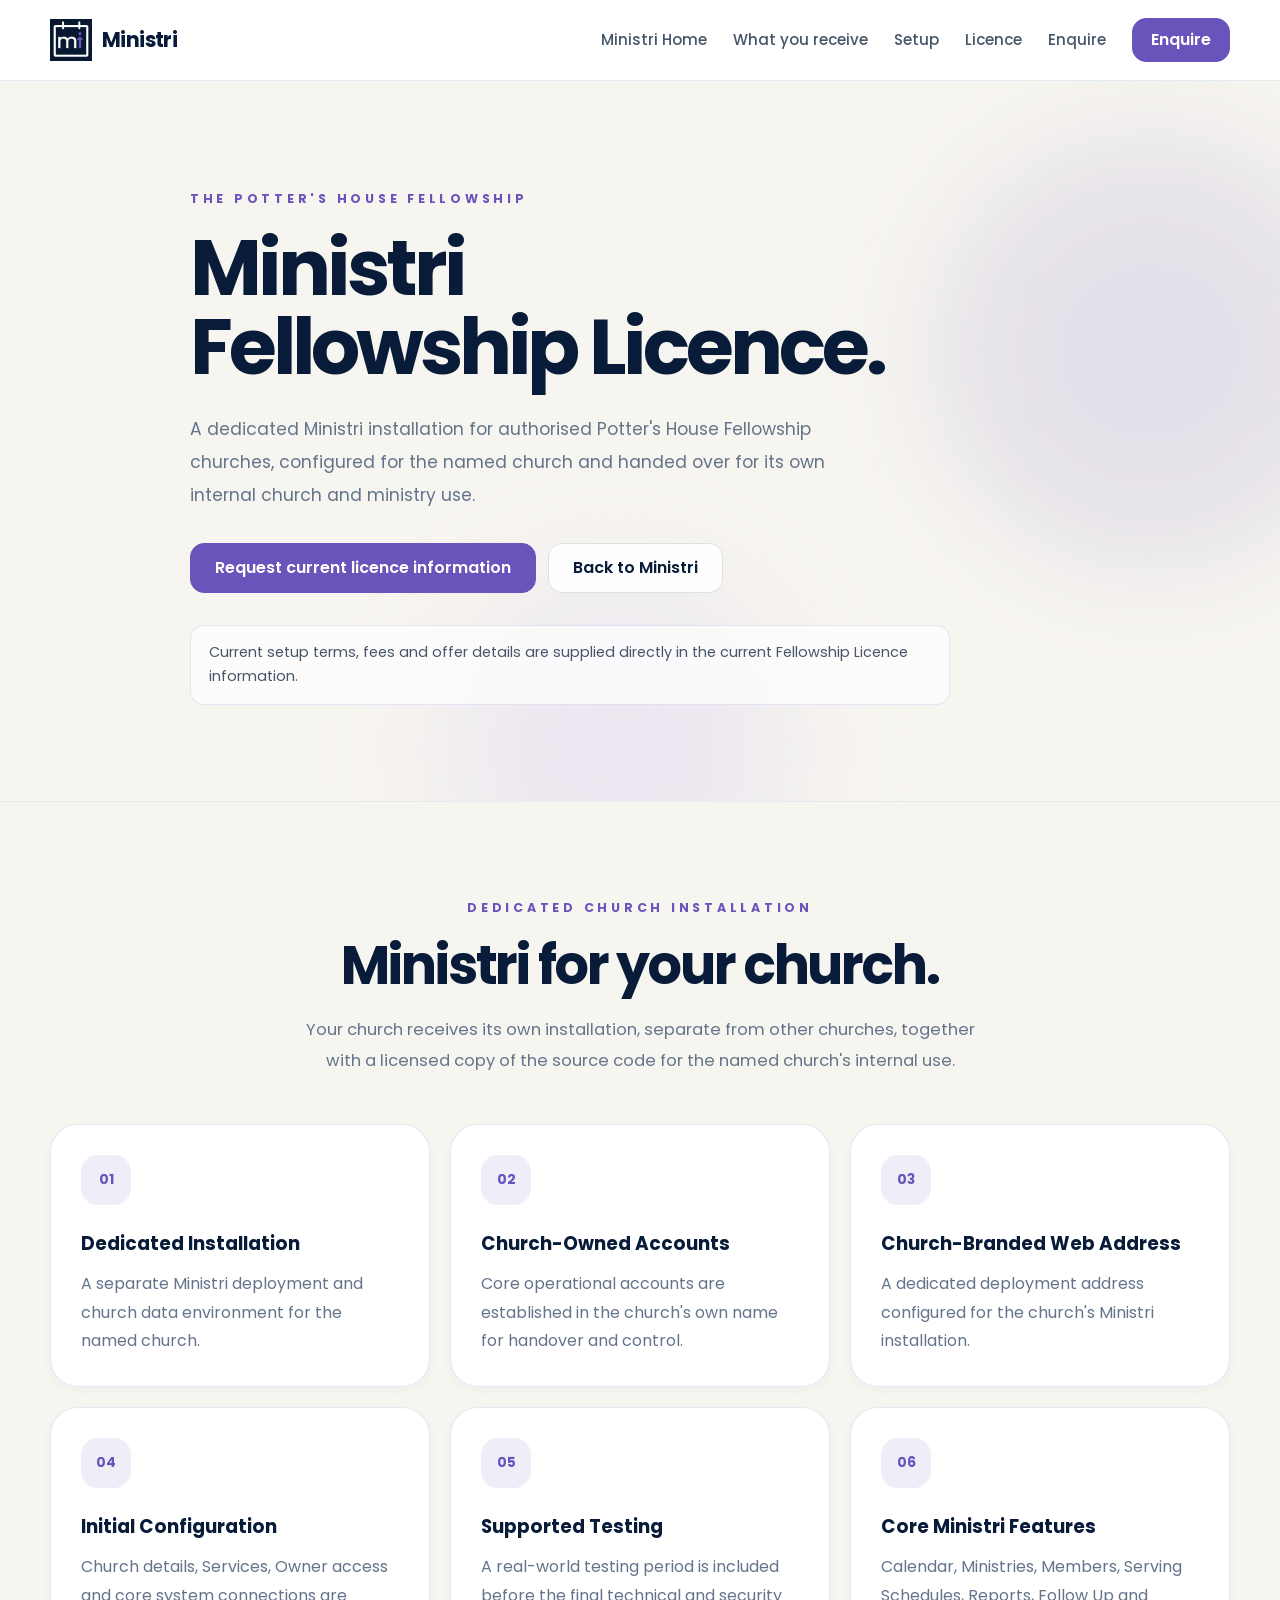
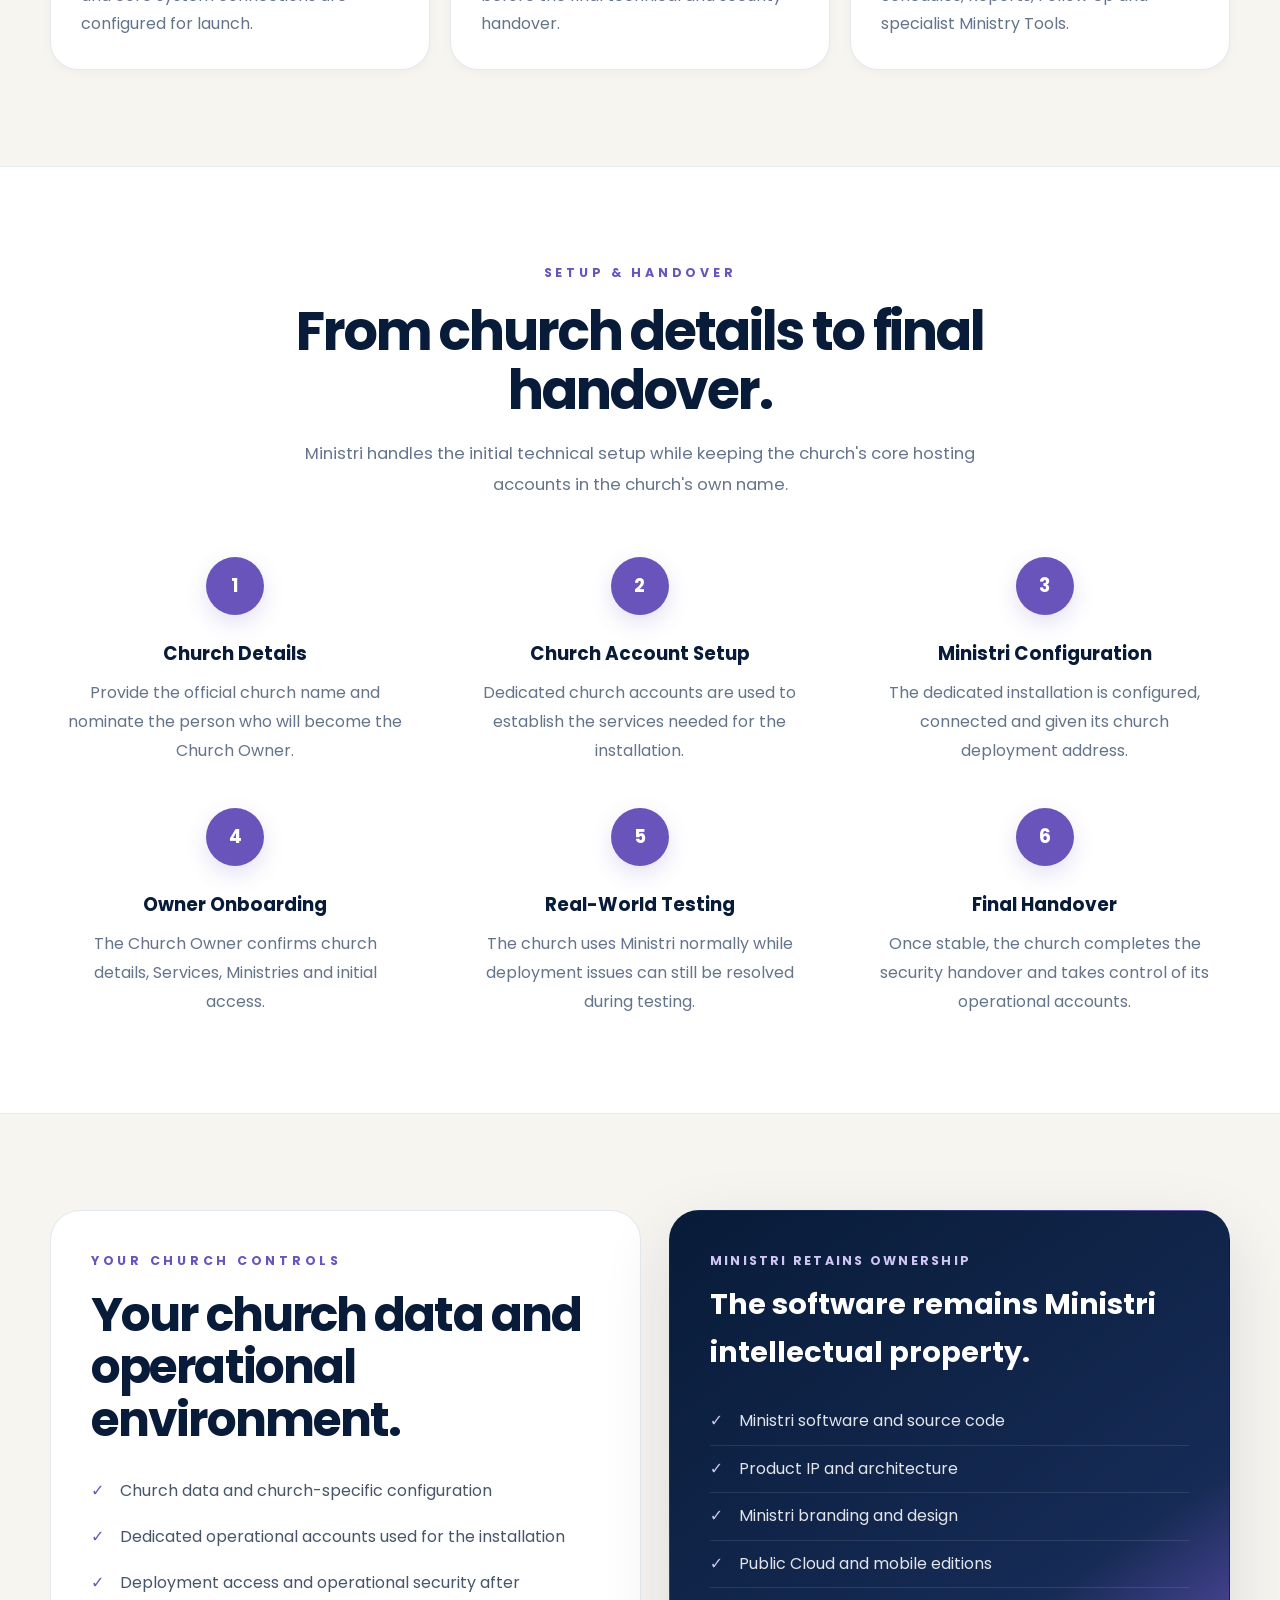
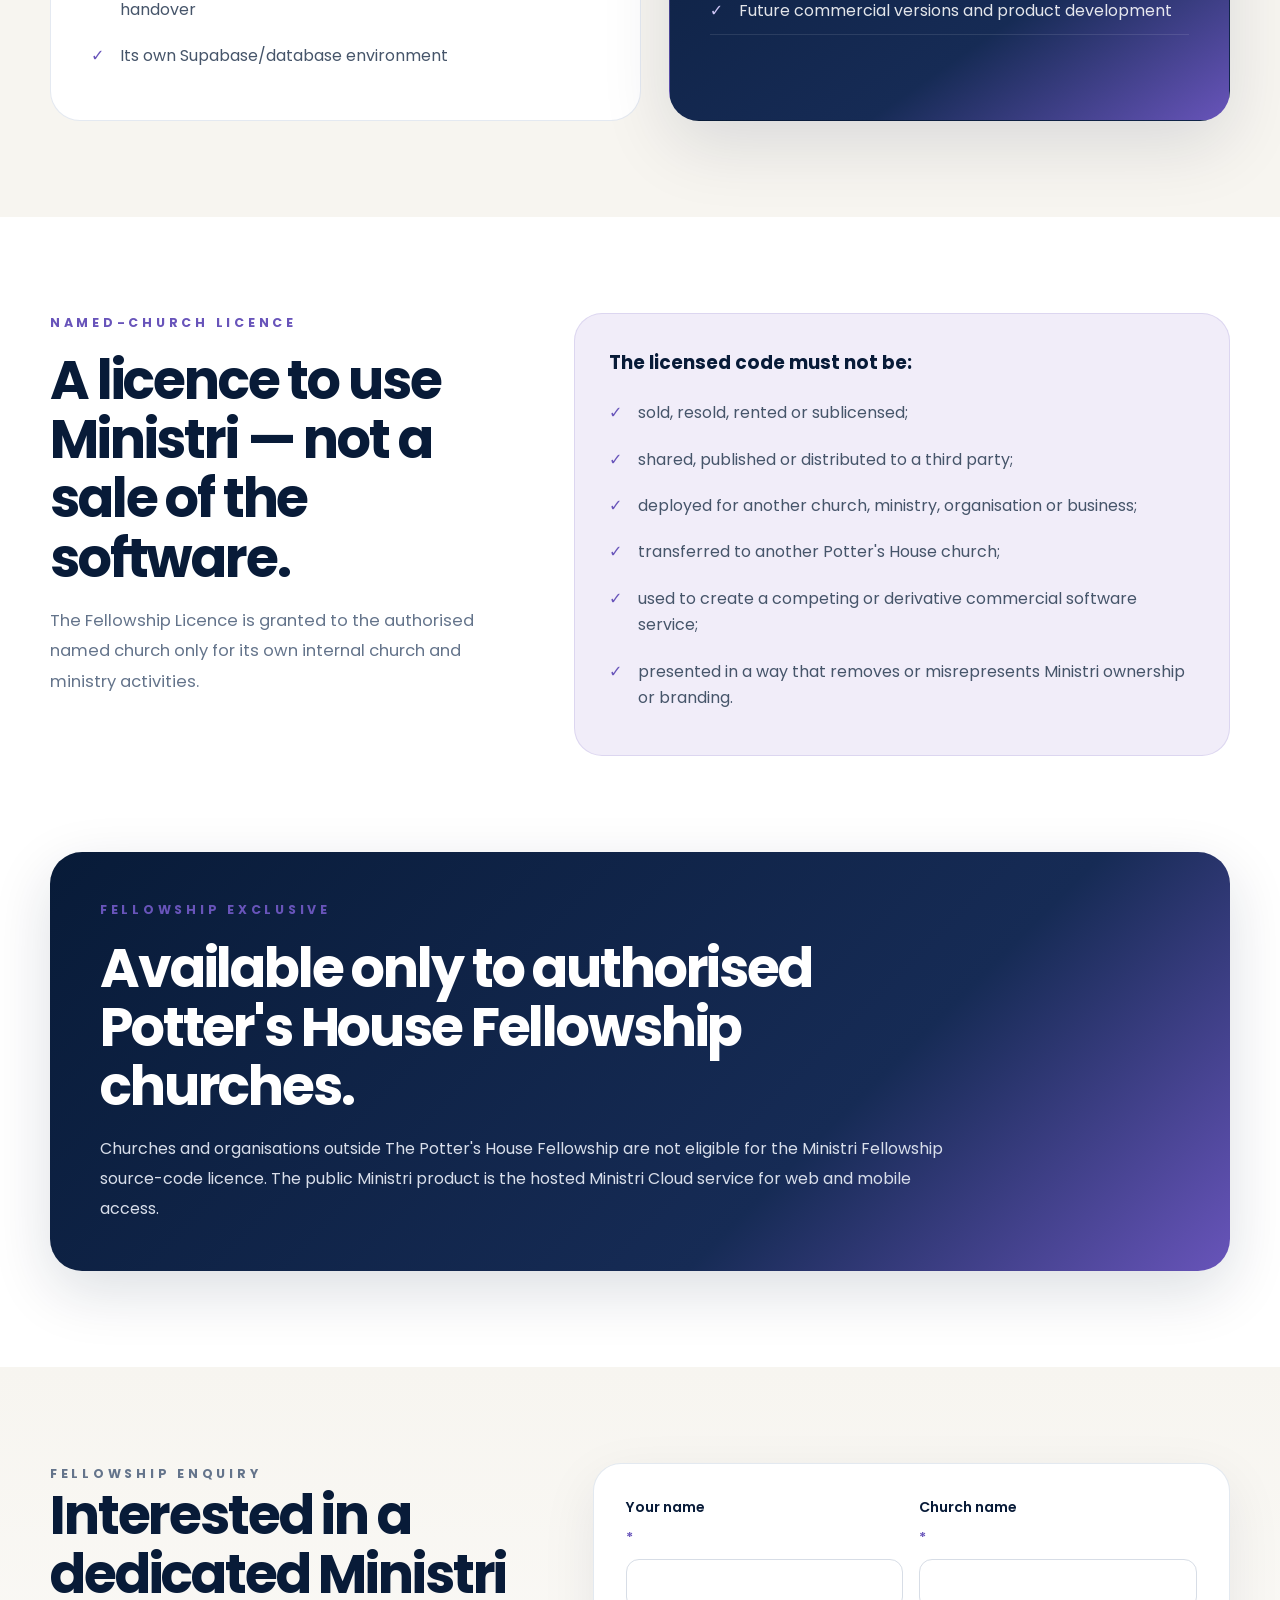
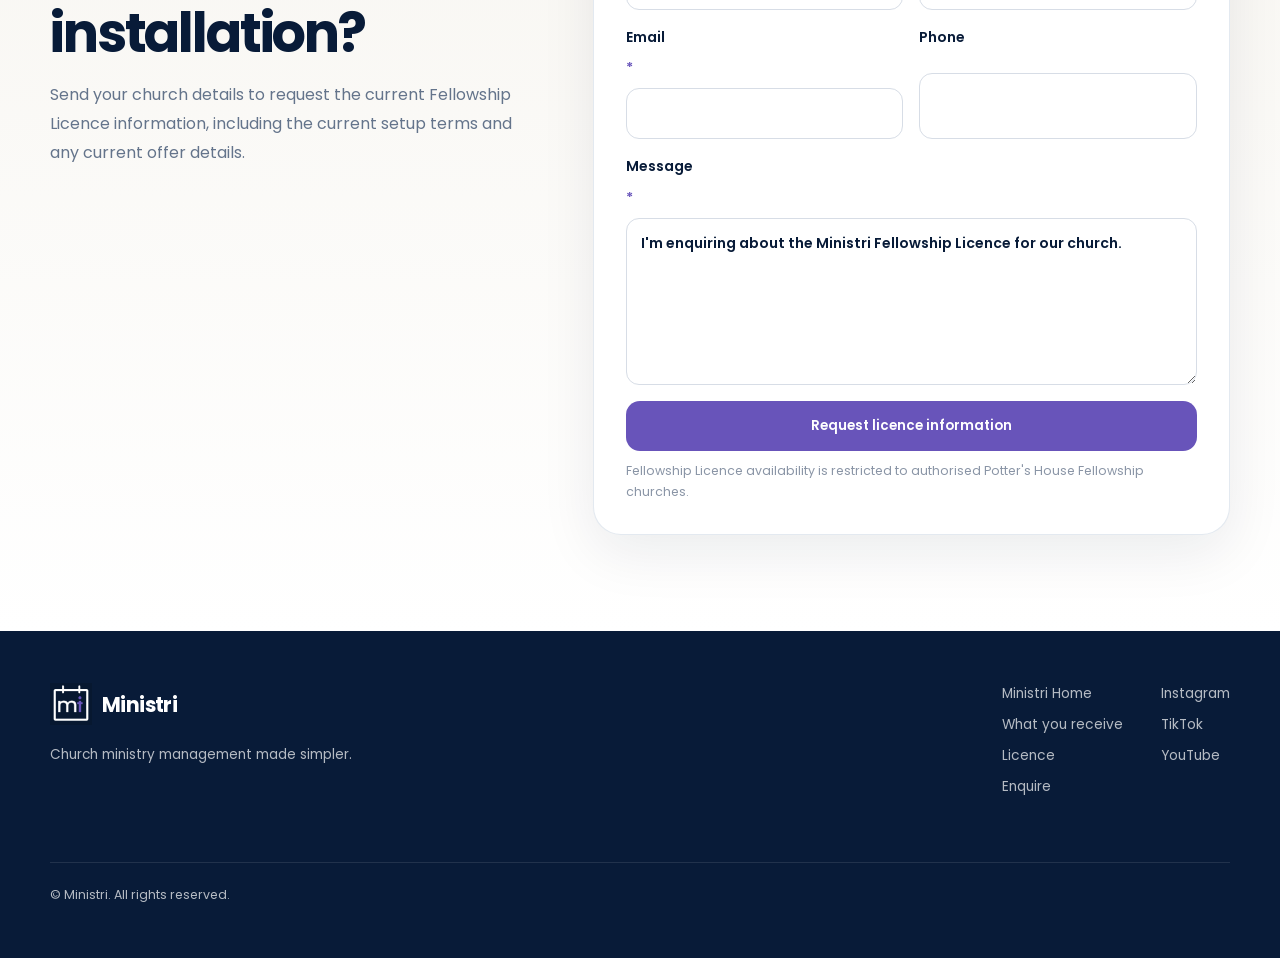
==== fellowship-licence/index.html @ c38d2ffb "Add files via upload" ====
<!doctype html>
<html lang="en">
<head>
  <meta charset="utf-8" />
  <meta name="viewport" content="width=device-width, initial-scale=1" />
  <meta name="description" content="The Ministri Fellowship Licence provides authorised Potter's House Fellowship churches with a dedicated Ministri installation under a church-specific licence." />
  <meta name="theme-color" content="#081B38" />

  <meta property="og:title" content="Ministri Fellowship Licence" />
  <meta property="og:description" content="Dedicated Ministri installations for authorised Potter's House Fellowship churches." />
  <meta property="og:image" content="https://ministri.app/assets/opengraph-image.png" />
  <meta property="og:url" content="https://ministri.app/fellowship-licence/" />
  <meta property="og:type" content="website" />

  <title>Ministri Fellowship Licence — Potter's House Fellowship</title>

  <link rel="icon" href="../assets/ministri-icon.png" />
  <link rel="preconnect" href="https://fonts.googleapis.com">
  <link rel="preconnect" href="https://fonts.gstatic.com" crossorigin>
  <link href="https://fonts.googleapis.com/css2?family=Poppins:wght@400;500;600;700&display=swap" rel="stylesheet">
  <link rel="stylesheet" href="../styles.css" />
</head>
<body>
  <header class="site-header">
    <div class="container header-inner">
      <a class="brand" href="/" aria-label="Ministri home">
        <img src="../assets/ministri-icon.png" alt="" />
        <span>Ministri</span>
      </a>

      <nav class="desktop-nav" aria-label="Primary navigation">
        <a href="/">Ministri Home</a>
        <a href="#included">What you receive</a>
        <a href="#setup">Setup</a>
        <a href="#licence">Licence</a>
        <a href="#enquire">Enquire</a>
      </nav>

      <a class="button button-small" href="#enquire">Enquire</a>
    </div>
  </header>

  <main id="top">
    <section class="licence-hero">
      <div class="hero-glow hero-glow-one"></div>
      <div class="hero-glow hero-glow-two"></div>
      <div class="container licence-hero-inner">
        <p class="eyebrow">The Potter's House Fellowship</p>
        <h1>Ministri <span>Fellowship Licence.</span></h1>
        <p class="hero-lead">
          A dedicated Ministri installation for authorised Potter's House Fellowship churches,
          configured for the named church and handed over for its own internal church and ministry use.
        </p>
        <div class="hero-actions">
          <a class="button" href="#enquire">Request current licence information</a>
          <a class="button button-secondary" href="/">Back to Ministri</a>
        </div>
        <div class="licence-note">
          Current setup terms, fees and offer details are supplied directly in the current Fellowship Licence information.
        </div>
      </div>
    </section>

    <section id="included" class="section">
      <div class="container">
        <div class="section-heading center">
          <p class="eyebrow">Dedicated Church Installation</p>
          <h2>Ministri for your church.</h2>
          <p>
            Your church receives its own installation, separate from other churches,
            together with a licensed copy of the source code for the named church's internal use.
          </p>
        </div>

        <div class="feature-grid">
          <article class="feature-card">
            <div class="feature-icon">01</div>
            <h3>Dedicated Installation</h3>
            <p>A separate Ministri deployment and church data environment for the named church.</p>
          </article>

          <article class="feature-card">
            <div class="feature-icon">02</div>
            <h3>Church-Owned Accounts</h3>
            <p>Core operational accounts are established in the church's own name for handover and control.</p>
          </article>

          <article class="feature-card">
            <div class="feature-icon">03</div>
            <h3>Church-Branded Web Address</h3>
            <p>A dedicated deployment address configured for the church's Ministri installation.</p>
          </article>

          <article class="feature-card">
            <div class="feature-icon">04</div>
            <h3>Initial Configuration</h3>
            <p>Church details, Services, Owner access and core system connections are configured for launch.</p>
          </article>

          <article class="feature-card">
            <div class="feature-icon">05</div>
            <h3>Supported Testing</h3>
            <p>A real-world testing period is included before the final technical and security handover.</p>
          </article>

          <article class="feature-card">
            <div class="feature-icon">06</div>
            <h3>Core Ministri Features</h3>
            <p>Calendar, Ministries, Members, Serving Schedules, Reports, Follow Up and specialist Ministry Tools.</p>
          </article>
        </div>
      </div>
    </section>

    <section id="setup" class="steps-section">
      <div class="container">
        <div class="section-heading center">
          <p class="eyebrow">Setup & Handover</p>
          <h2>From church details to final handover.</h2>
          <p>
            Ministri handles the initial technical setup while keeping the church's core hosting accounts in the church's own name.
          </p>
        </div>

        <div class="six-step-grid">
          <article class="step detail-step">
            <div class="step-number">1</div>
            <h3>Church Details</h3>
            <p>Provide the official church name and nominate the person who will become the Church Owner.</p>
          </article>

          <article class="step detail-step">
            <div class="step-number">2</div>
            <h3>Church Account Setup</h3>
            <p>Dedicated church accounts are used to establish the services needed for the installation.</p>
          </article>

          <article class="step detail-step">
            <div class="step-number">3</div>
            <h3>Ministri Configuration</h3>
            <p>The dedicated installation is configured, connected and given its church deployment address.</p>
          </article>

          <article class="step detail-step">
            <div class="step-number">4</div>
            <h3>Owner Onboarding</h3>
            <p>The Church Owner confirms church details, Services, Ministries and initial access.</p>
          </article>

          <article class="step detail-step">
            <div class="step-number">5</div>
            <h3>Real-World Testing</h3>
            <p>The church uses Ministri normally while deployment issues can still be resolved during testing.</p>
          </article>

          <article class="step detail-step">
            <div class="step-number">6</div>
            <h3>Final Handover</h3>
            <p>Once stable, the church completes the security handover and takes control of its operational accounts.</p>
          </article>
        </div>
      </div>
    </section>

    <section id="licence" class="section licence-section">
      <div class="container licence-grid">
        <div class="licence-column">
          <p class="eyebrow">Your Church Controls</p>
          <h2>Your church data and operational environment.</h2>
          <ul class="licence-list positive-list">
            <li>Church data and church-specific configuration</li>
            <li>Dedicated operational accounts used for the installation</li>
            <li>Deployment access and operational security after handover</li>
            <li>Its own Supabase/database environment</li>
          </ul>
        </div>

        <div class="licence-column dark-licence-card">
          <p class="setup-kicker">Ministri Retains Ownership</p>
          <h3>The software remains Ministri intellectual property.</h3>
          <ul class="licence-list light-list">
            <li>Ministri software and source code</li>
            <li>Product IP and architecture</li>
            <li>Ministri branding and design</li>
            <li>Public Cloud and mobile editions</li>
            <li>Future commercial versions and product development</li>
          </ul>
        </div>
      </div>
    </section>

    <section class="section restrictions-section">
      <div class="container restrictions-grid">
        <div>
          <p class="eyebrow">Named-Church Licence</p>
          <h2>A licence to use Ministri — not a sale of the software.</h2>
          <p class="restriction-lead">
            The Fellowship Licence is granted to the authorised named church only for its own internal church and ministry activities.
          </p>
        </div>

        <div class="restriction-card">
          <h3>The licensed code must not be:</h3>
          <ul class="licence-list">
            <li>sold, resold, rented or sublicensed;</li>
            <li>shared, published or distributed to a third party;</li>
            <li>deployed for another church, ministry, organisation or business;</li>
            <li>transferred to another Potter's House church;</li>
            <li>used to create a competing or derivative commercial software service;</li>
            <li>presented in a way that removes or misrepresents Ministri ownership or branding.</li>
          </ul>
        </div>
      </div>
    </section>

    <section class="fellowship-only-section">
      <div class="container fellowship-only-card">
        <p class="eyebrow">Fellowship Exclusive</p>
        <h2>Available only to authorised Potter's House Fellowship churches.</h2>
        <p>
          Churches and organisations outside The Potter's House Fellowship are not eligible for the Ministri Fellowship source-code licence.
          The public Ministri product is the hosted Ministri Cloud service for web and mobile access.
        </p>
      </div>
    </section>

    <section id="enquire" class="section contact-section">
      <div class="container contact-grid">
        <div class="contact-copy">
          <p class="eyebrow">Fellowship Enquiry</p>
          <h2>Interested in a dedicated Ministri installation?</h2>
          <p>
            Send your church details to request the current Fellowship Licence information,
            including the current setup terms and any current offer details.
          </p>
        </div>

        <form class="contact-form" action="https://formspree.io/f/xeaqekde" method="POST">
          <div class="field-row">
            <label>
              Your name <span>*</span>
              <input name="name" type="text" autocomplete="name" required />
            </label>

            <label>
              Church name <span>*</span>
              <input name="church" type="text" required />
            </label>
          </div>

          <div class="field-row">
            <label>
              Email <span>*</span>
              <input name="email" type="email" autocomplete="email" required />
            </label>

            <label>
              Phone
              <input name="phone" type="tel" autocomplete="tel" />
            </label>
          </div>

          <label>
            Message <span>*</span>
            <textarea name="message" rows="6" required>I'm enquiring about the Ministri Fellowship Licence for our church.</textarea>
          </label>

          <input type="hidden" name="_subject" value="Ministri Fellowship Licence enquiry" />

          <button class="button form-button" type="submit">Request licence information</button>
          <p class="form-note">Fellowship Licence availability is restricted to authorised Potter's House Fellowship churches.</p>
        </form>
      </div>
    </section>
  </main>

  <footer class="site-footer">
    <div class="container footer-inner">
      <div class="footer-brand">
        <a class="brand" href="/">
          <img src="../assets/ministri-icon.png" alt="" />
          <span>Ministri</span>
        </a>
        <p>Church ministry management made simpler.</p>
      </div>

      <div class="footer-links">
        <a href="/">Ministri Home</a>
        <a href="#included">What you receive</a>
        <a href="#licence">Licence</a>
        <a href="#enquire">Enquire</a>
      </div>

      <div class="footer-socials">
        <a href="https://www.instagram.com/ministriapp/" target="_blank" rel="noopener noreferrer">Instagram</a>
        <a href="https://www.tiktok.com/@ministriapp" target="_blank" rel="noopener noreferrer">TikTok</a>
        <a href="https://www.youtube.com/@ministriapp" target="_blank" rel="noopener noreferrer">YouTube</a>
      </div>

      <p class="copyright">© <span id="year"></span> Ministri. All rights reserved.</p>
    </div>
  </footer>

  <script src="../script.js"></script>
</body>
</html>
---- styles.css ----
:root {
  --cream: #F7F5F0;
  --navy: #081B38;
  --navy-soft: #162B55;
  --purple: #6854BA;
  --purple-dark: #5844A8;
  --lavender: #BBAEF2;
  --lavender-soft: #F1EDF9;
  --white: #FFFFFF;
  --slate: #64748B;
  --slate-dark: #46556A;
  --line: #E1E5EB;
  --shadow: 0 24px 70px rgba(8, 27, 56, 0.12);
  --radius-xl: 32px;
  --radius-lg: 26px;
  --radius-md: 18px;
}

* {
  box-sizing: border-box;
}

html {
  scroll-behavior: smooth;
}

body {
  margin: 0;
  font-family: "Poppins", system-ui, -apple-system, BlinkMacSystemFont, "Segoe UI", sans-serif;
  color: var(--navy);
  background: var(--cream);
  line-height: 1.65;
}

body,
button,
input,
textarea {
  font-family: "Poppins", system-ui, -apple-system, BlinkMacSystemFont, "Segoe UI", sans-serif;
}

a {
  color: inherit;
  text-decoration: none;
}

img {
  display: block;
  max-width: 100%;
}

.container {
  width: min(1180px, calc(100% - 40px));
  margin: 0 auto;
}

.site-header {
  position: sticky;
  top: 0;
  z-index: 50;
  border-bottom: 1px solid rgba(226, 232, 240, 0.9);
  background: rgba(255, 255, 255, 0.95);
  backdrop-filter: blur(16px);
}

.header-inner {
  min-height: 80px;
  display: flex;
  align-items: center;
  gap: 26px;
}

.brand {
  display: inline-flex;
  align-items: center;
  gap: 10px;
  flex-shrink: 0;
}

.brand img {
  width: 42px;
  height: 42px;
  object-fit: contain;
}

.brand span {
  color: var(--navy);
  font-size: 1.28rem;
  font-weight: 700;
  letter-spacing: -0.03em;
}

.desktop-nav {
  display: flex;
  align-items: center;
  gap: 26px;
  margin-left: auto;
  color: var(--slate-dark);
  font-size: 0.94rem;
  font-weight: 500;
}

.desktop-nav a {
  transition: color 0.2s ease;
}

.desktop-nav a:hover {
  color: var(--purple);
}

.button {
  min-height: 50px;
  display: inline-flex;
  align-items: center;
  justify-content: center;
  padding: 0 24px;
  border: 1px solid var(--purple);
  border-radius: 14px;
  background: var(--purple);
  color: white;
  font-weight: 600;
  cursor: pointer;
  transition: 0.2s ease;
}

.button:hover {
  transform: translateY(-1px);
  border-color: var(--purple-dark);
  background: var(--purple-dark);
}

.button-small {
  min-height: 44px;
  padding-inline: 18px;
}

.button-secondary {
  border-color: #DCE1E8;
  background: rgba(255, 255, 255, 0.92);
  color: var(--navy);
}

.button-secondary:hover {
  border-color: var(--purple);
  background: white;
  color: var(--purple);
}

.hero {
  position: relative;
  overflow: hidden;
  border-bottom: 1px solid rgba(226, 232, 240, 0.82);
  background: var(--cream);
}

.hero-glow {
  position: absolute;
  border-radius: 999px;
  filter: blur(60px);
  pointer-events: none;
}

.hero-glow-one {
  right: -80px;
  top: 60px;
  width: 420px;
  height: 420px;
  background: rgba(104, 84, 186, 0.13);
}

.hero-glow-two {
  left: 35%;
  bottom: -120px;
  width: 340px;
  height: 340px;
  background: rgba(187, 174, 242, 0.18);
}

.hero-grid {
  position: relative;
  display: grid;
  grid-template-columns: 0.9fr 1.1fr;
  align-items: center;
  gap: 60px;
  padding-top: 86px;
  padding-bottom: 92px;
}

.eyebrow {
  margin: 0 0 18px;
  color: var(--purple);
  font-size: 0.78rem;
  font-weight: 700;
  letter-spacing: 0.30em;
  text-transform: uppercase;
}

h1,
h2,
h3,
p {
  margin-top: 0;
}

h1 {
  margin-bottom: 26px;
  font-size: clamp(3.2rem, 6.1vw, 5.15rem);
  line-height: 1.02;
  letter-spacing: -0.052em;
  color: var(--navy);
}

h1 span {
  display: block;
}

h2 {
  margin-bottom: 18px;
  font-size: clamp(2.2rem, 4.2vw, 3.45rem);
  line-height: 1.1;
  letter-spacing: -0.04em;
  color: var(--navy);
}

h3 {
  margin-bottom: 10px;
  font-size: 1.16rem;
  color: var(--navy);
}

.hero-lead {
  max-width: 660px;
  color: var(--slate);
  font-size: 1.08rem;
  line-height: 1.9;
}

.hero-actions {
  display: flex;
  flex-wrap: wrap;
  gap: 12px;
  margin-top: 32px;
}

.hero-points {
  display: grid;
  grid-template-columns: repeat(3, 1fr);
  gap: 22px;
  margin-top: 48px;
}

.hero-points div {
  min-width: 0;
}

.hero-points strong,
.hero-points span {
  display: block;
}

.hero-points strong {
  margin-bottom: 5px;
  color: var(--navy);
  font-size: 0.93rem;
}

.hero-points span {
  color: #8792A3;
  font-size: 0.8rem;
  line-height: 1.65;
}

.hero-visual {
  position: relative;
}

.hero-image-glow {
  position: absolute;
  inset: 9%;
  border-radius: 44px;
  background: rgba(104, 84, 186, 0.16);
  filter: blur(46px);
}

.hero-image-shell {
  position: relative;
  overflow: hidden;
  border: 1px solid rgba(255, 255, 255, 0.86);
  border-radius: 28px;
  background: white;
  box-shadow: 0 30px 80px rgba(8, 27, 56, 0.14);
  transform: rotate(1.5deg);
}

.hero-image-shell img {
  width: 100%;
  height: auto;
}

.section {
  padding: 96px 0;
}

.section-heading {
  max-width: 760px;
  margin-bottom: 48px;
}

.section-heading.center {
  margin-inline: auto;
  text-align: center;
}

.section-heading > p:last-child {
  margin-inline: auto;
  max-width: 690px;
  color: var(--slate);
  font-size: 1.03rem;
  line-height: 1.9;
}

.feature-grid {
  display: grid;
  grid-template-columns: repeat(3, 1fr);
  gap: 20px;
}

.feature-card {
  padding: 30px;
  border: 1px solid rgba(226, 232, 240, 0.92);
  border-radius: 28px;
  background: white;
  box-shadow: 0 3px 12px rgba(8, 27, 56, 0.03);
  transition: transform 0.2s ease, box-shadow 0.2s ease;
}

.feature-card:hover {
  transform: translateY(-4px);
  box-shadow: 0 12px 30px rgba(8, 27, 56, 0.08);
}

.feature-icon {
  width: 50px;
  height: 50px;
  display: grid;
  place-items: center;
  margin-bottom: 24px;
  border-radius: 17px;
  background: rgba(104, 84, 186, 0.10);
  color: var(--purple);
  font-size: 0.85rem;
  font-weight: 700;
}

.feature-card p,
.step p,
.church-copy p,
.contact-copy p {
  margin-bottom: 0;
  color: var(--slate);
  line-height: 1.8;
}

.steps-section {
  padding: 96px 0;
  border-block: 1px solid rgba(226, 232, 240, 0.82);
  background: white;
}

.steps-grid {
  display: grid;
  grid-template-columns: repeat(3, 1fr);
  gap: 54px;
  margin-top: 60px;
}

.step {
  text-align: center;
}

.step-number {
  width: 58px;
  height: 58px;
  display: grid;
  place-items: center;
  margin: 0 auto 24px;
  border-radius: 999px;
  background: var(--purple);
  color: white;
  font-size: 1.15rem;
  font-weight: 700;
  box-shadow: 0 8px 22px rgba(104, 84, 186, 0.18);
}

.step p {
  max-width: 320px;
  margin-inline: auto;
}

.church-grid {
  display: grid;
  grid-template-columns: 1fr 0.88fr;
  align-items: center;
  gap: 74px;
}

.church-copy p {
  margin-bottom: 18px;
}

.text-link {
  display: inline-flex;
  margin-top: 12px;
  color: var(--purple);
  font-weight: 600;
}

.setup-card {
  position: relative;
  overflow: hidden;
  padding: 34px;
  border-radius: 30px;
  background: linear-gradient(145deg, var(--navy), var(--navy-soft) 70%, var(--purple));
  color: white;
  box-shadow: var(--shadow);
}

.setup-card::after {
  content: "";
  position: absolute;
  width: 220px;
  height: 220px;
  right: -80px;
  bottom: -100px;
  border-radius: 999px;
  background: rgba(255, 255, 255, 0.08);
}

.setup-kicker {
  position: relative;
  z-index: 1;
  margin-bottom: 10px;
  color: #CFC6F6;
  font-size: 0.78rem;
  font-weight: 700;
  letter-spacing: 0.18em;
  text-transform: uppercase;
}

.setup-card h3 {
  position: relative;
  z-index: 1;
  max-width: 390px;
  margin-bottom: 22px;
  color: white;
  font-size: 1.8rem;
}

.setup-card ul {
  position: relative;
  z-index: 1;
  margin: 0;
  padding: 0;
  list-style: none;
}

.setup-card li {
  position: relative;
  padding: 11px 0 11px 30px;
  border-bottom: 1px solid rgba(255, 255, 255, 0.10);
  color: rgba(255, 255, 255, 0.9);
}

.setup-card li::before {
  content: "✓";
  position: absolute;
  left: 0;
  color: #CFC6F6;
  font-weight: 700;
}

.social-strip {
  padding: 48px 0;
}

.social-inner {
  display: flex;
  align-items: center;
  justify-content: space-between;
  gap: 30px;
  padding: 34px 38px;
  border: 1px solid rgba(104, 84, 186, 0.14);
  border-radius: 28px;
  background: var(--lavender-soft);
}

.social-inner h2 {
  max-width: 580px;
  margin-bottom: 0;
  font-size: clamp(1.6rem, 3vw, 2.3rem);
}

.social-links {
  display: flex;
  flex-wrap: wrap;
  gap: 10px;
}

.social-links a {
  padding: 11px 15px;
  border: 1px solid rgba(104, 84, 186, 0.17);
  border-radius: 13px;
  background: white;
  color: var(--purple);
  font-size: 0.9rem;
  font-weight: 600;
}

.contact-section {
  background: linear-gradient(180deg, var(--cream), white);
}

.contact-grid {
  display: grid;
  grid-template-columns: 0.85fr 1.15fr;
  align-items: start;
  gap: 72px;
}

.contact-form {
  padding: 32px;
  border: 1px solid rgba(226, 232, 240, 0.95);
  border-radius: 28px;
  background: white;
  box-shadow: 0 18px 55px rgba(8, 27, 56, 0.08);
}

.field-row {
  display: grid;
  grid-template-columns: 1fr 1fr;
  gap: 16px;
}

label {
  display: grid;
  gap: 8px;
  margin-bottom: 16px;
  color: var(--navy);
  font-size: 0.88rem;
  font-weight: 600;
}

label span {
  color: var(--purple);
}

input,
textarea {
  width: 100%;
  padding: 13px 14px;
  border: 1px solid #D7DDE6;
  border-radius: 13px;
  background: white;
  color: var(--navy);
  font: inherit;
  outline: none;
}

input:focus,
textarea:focus {
  border-color: var(--purple);
  box-shadow: 0 0 0 3px rgba(104, 84, 186, 0.10);
}

textarea {
  resize: vertical;
}

.form-button {
  width: 100%;
  border: 0;
}

.form-note {
  margin: 10px 0 0;
  color: #8A95A6;
  font-size: 0.78rem;
}

.cta-section {
  padding: 0 0 96px;
  background: white;
}

.cta-card {
  position: relative;
  overflow: hidden;
  display: flex;
  align-items: center;
  justify-content: space-between;
  gap: 34px;
  padding: 50px 54px;
  border-radius: 32px;
  background: linear-gradient(135deg, var(--navy), var(--navy-soft) 60%, var(--purple));
  color: white;
  box-shadow: 0 20px 60px rgba(8, 27, 56, 0.14);
}

.cta-glow {
  position: absolute;
  width: 280px;
  height: 280px;
  right: -90px;
  bottom: -150px;
  border-radius: 999px;
  background: rgba(255, 255, 255, 0.11);
  filter: blur(8px);
}

.cta-card > * {
  position: relative;
  z-index: 1;
}

.cta-card h2 {
  margin-bottom: 12px;
  color: white;
  font-size: clamp(2rem, 4vw, 3.1rem);
}

.cta-card p {
  margin-bottom: 0;
  color: #D8DEEA;
  font-size: 1rem;
}

.button-light {
  flex-shrink: 0;
  border-color: white;
  background: white;
  color: var(--navy);
}

.button-light:hover {
  border-color: white;
  background: #F4F5F7;
  color: var(--navy);
}

.site-footer {
  padding: 52px 0;
  background: var(--navy);
  color: rgba(255, 255, 255, 0.70);
}

.footer-inner {
  display: grid;
  grid-template-columns: 1.2fr auto auto;
  align-items: start;
  gap: 38px;
}

.footer-brand .brand span {
  color: white;
}

.footer-brand p {
  margin: 10px 0 0;
  font-size: 0.85rem;
}

.footer-links,
.footer-socials {
  display: grid;
  gap: 8px;
  font-size: 0.86rem;
}

.footer-links a:hover,
.footer-socials a:hover {
  color: white;
}

.copyright {
  grid-column: 1 / -1;
  margin: 26px 0 0;
  padding-top: 22px;
  border-top: 1px solid rgba(255, 255, 255, 0.10);
  font-size: 0.78rem;
}

@media (max-width: 980px) {
  .desktop-nav {
    display: none;
  }

  .hero-grid,
  .church-grid,
  .contact-grid {
    grid-template-columns: 1fr;
  }

  .hero-grid {
    gap: 48px;
  }

  .hero-copy {
    max-width: 760px;
  }

  .feature-grid {
    grid-template-columns: repeat(2, 1fr);
  }

  .church-grid,
  .contact-grid {
    gap: 46px;
  }
}

@media (max-width: 700px) {
  .container {
    width: min(100% - 28px, 1180px);
  }

  .header-inner {
    min-height: 68px;
    gap: 12px;
  }

  .brand img {
    width: 36px;
    height: 36px;
  }

  .brand span {
    font-size: 1.08rem;
  }

  .button-small {
    margin-left: auto;
    min-height: 40px;
    padding-inline: 14px;
  }

  .hero-grid {
    padding-top: 58px;
    padding-bottom: 64px;
  }

  h1 {
    font-size: clamp(2.7rem, 13vw, 4.2rem);
  }

  h1 span {
    display: inline;
  }

  .hero-actions {
    display: grid;
  }

  .hero-actions .button {
    width: 100%;
  }

  .hero-points {
    grid-template-columns: 1fr;
    gap: 18px;
    margin-top: 34px;
  }

  .hero-image-shell {
    border-radius: 20px;
    transform: none;
  }

  .section,
  .steps-section {
    padding: 68px 0;
  }

  .feature-grid,
  .steps-grid {
    grid-template-columns: 1fr;
  }

  .steps-grid {
    gap: 38px;
    margin-top: 44px;
  }

  .social-inner {
    flex-direction: column;
    align-items: flex-start;
    padding: 26px;
  }

  .field-row {
    grid-template-columns: 1fr;
    gap: 0;
  }

  .contact-form {
    padding: 22px;
  }

  .cta-section {
    padding-bottom: 68px;
  }

  .cta-card {
    flex-direction: column;
    align-items: flex-start;
    padding: 34px 28px;
  }

  .cta-card .button {
    width: 100%;
  }

  .footer-inner {
    grid-template-columns: 1fr;
    gap: 24px;
  }

  .copyright {
    grid-column: 1;
  }
}

/* --- Ministri Cloud + Fellowship Licence additions --- */
.cloud-section {
  border-block: 1px solid rgba(226, 232, 240, 0.82);
  background: white;
}

.cloud-grid {
  display: grid;
  grid-template-columns: 1fr 0.88fr;
  align-items: center;
  gap: 74px;
}

.cloud-copy p {
  margin-bottom: 18px;
  color: var(--slate);
  line-height: 1.85;
}

.status-pill {
  display: inline-flex;
  margin-top: 10px;
  padding: 9px 14px;
  border: 1px solid rgba(104, 84, 186, 0.16);
  border-radius: 999px;
  background: var(--lavender-soft);
  color: var(--purple-dark);
  font-size: 0.82rem;
  font-weight: 600;
}

.fellowship-strip {
  padding: 68px 0;
  background: var(--cream);
}

.fellowship-inner {
  display: flex;
  align-items: center;
  justify-content: space-between;
  gap: 38px;
  padding: 38px 42px;
  border: 1px solid rgba(104, 84, 186, 0.14);
  border-radius: 30px;
  background: white;
  box-shadow: 0 12px 36px rgba(8, 27, 56, 0.05);
}

.fellowship-inner h2 {
  margin-bottom: 12px;
  font-size: clamp(1.9rem, 3.5vw, 2.75rem);
}

.fellowship-inner p:last-child {
  max-width: 760px;
  margin-bottom: 0;
  color: var(--slate);
}

.fellowship-inner .button {
  flex-shrink: 0;
}

.licence-hero {
  position: relative;
  overflow: hidden;
  padding: 108px 0 96px;
  border-bottom: 1px solid rgba(226, 232, 240, 0.82);
  background: var(--cream);
}

.licence-hero-inner {
  position: relative;
  z-index: 1;
  max-width: 900px;
}

.licence-hero h1 {
  max-width: 820px;
}

.licence-note {
  display: inline-flex;
  max-width: 760px;
  margin-top: 32px;
  padding: 15px 18px;
  border: 1px solid rgba(104, 84, 186, 0.15);
  border-radius: 14px;
  background: rgba(255, 255, 255, 0.72);
  color: var(--slate-dark);
  font-size: 0.9rem;
}

.six-step-grid {
  display: grid;
  grid-template-columns: repeat(3, 1fr);
  gap: 42px 34px;
  margin-top: 56px;
}

.detail-step p {
  max-width: 340px;
}

.licence-section {
  background: var(--cream);
}

.licence-grid {
  display: grid;
  grid-template-columns: 1fr 0.95fr;
  align-items: stretch;
  gap: 28px;
}

.licence-column {
  padding: 40px;
  border: 1px solid rgba(226, 232, 240, 0.92);
  border-radius: 30px;
  background: white;
}

.licence-column h2 {
  font-size: clamp(2rem, 3.7vw, 3rem);
}

.dark-licence-card {
  border-color: transparent;
  background: linear-gradient(145deg, var(--navy), var(--navy-soft) 72%, var(--purple));
  color: white;
  box-shadow: var(--shadow);
}

.dark-licence-card h3 {
  margin-bottom: 22px;
  color: white;
  font-size: 1.8rem;
}

.licence-list {
  margin: 22px 0 0;
  padding: 0;
  list-style: none;
}

.licence-list li {
  position: relative;
  padding: 10px 0 10px 29px;
  color: var(--slate-dark);
}

.licence-list li::before {
  content: "✓";
  position: absolute;
  left: 0;
  color: var(--purple);
  font-weight: 700;
}

.light-list li {
  border-bottom: 1px solid rgba(255, 255, 255, 0.10);
  color: rgba(255, 255, 255, 0.88);
}

.light-list li::before {
  color: #CFC6F6;
}

.restrictions-section {
  background: white;
}

.restrictions-grid {
  display: grid;
  grid-template-columns: 0.82fr 1.18fr;
  align-items: start;
  gap: 68px;
}

.restriction-lead {
  color: var(--slate);
  font-size: 1.03rem;
  line-height: 1.85;
}

.restriction-card {
  padding: 34px;
  border: 1px solid rgba(104, 84, 186, 0.15);
  border-radius: 28px;
  background: var(--lavender-soft);
}

.restriction-card .licence-list {
  margin-top: 12px;
}

.fellowship-only-section {
  padding: 0 0 96px;
  background: white;
}

.fellowship-only-card {
  padding: 48px 50px;
  border-radius: 32px;
  background: linear-gradient(135deg, var(--navy), var(--navy-soft) 66%, var(--purple));
  color: white;
  box-shadow: 0 20px 60px rgba(8, 27, 56, 0.14);
}

.fellowship-only-card h2 {
  max-width: 820px;
  color: white;
}

.fellowship-only-card p:last-child {
  max-width: 850px;
  margin-bottom: 0;
  color: #D8DEEA;
  line-height: 1.85;
}

@media (max-width: 980px) {
  .cloud-grid,
  .licence-grid,
  .restrictions-grid {
    grid-template-columns: 1fr;
  }

  .six-step-grid {
    grid-template-columns: repeat(2, 1fr);
  }

  .fellowship-inner {
    align-items: flex-start;
    flex-direction: column;
  }
}

@media (max-width: 700px) {
  .cloud-grid {
    gap: 40px;
  }

  .fellowship-strip {
    padding: 48px 0;
  }

  .fellowship-inner,
  .licence-column,
  .fellowship-only-card {
    padding: 28px;
  }

  .fellowship-inner .button {
    width: 100%;
  }

  .licence-hero {
    padding: 72px 0 68px;
  }

  .six-step-grid {
    grid-template-columns: 1fr;
    gap: 34px;
  }

  .restrictions-grid {
    gap: 34px;
  }

  .fellowship-only-section {
    padding-bottom: 68px;
  }
}
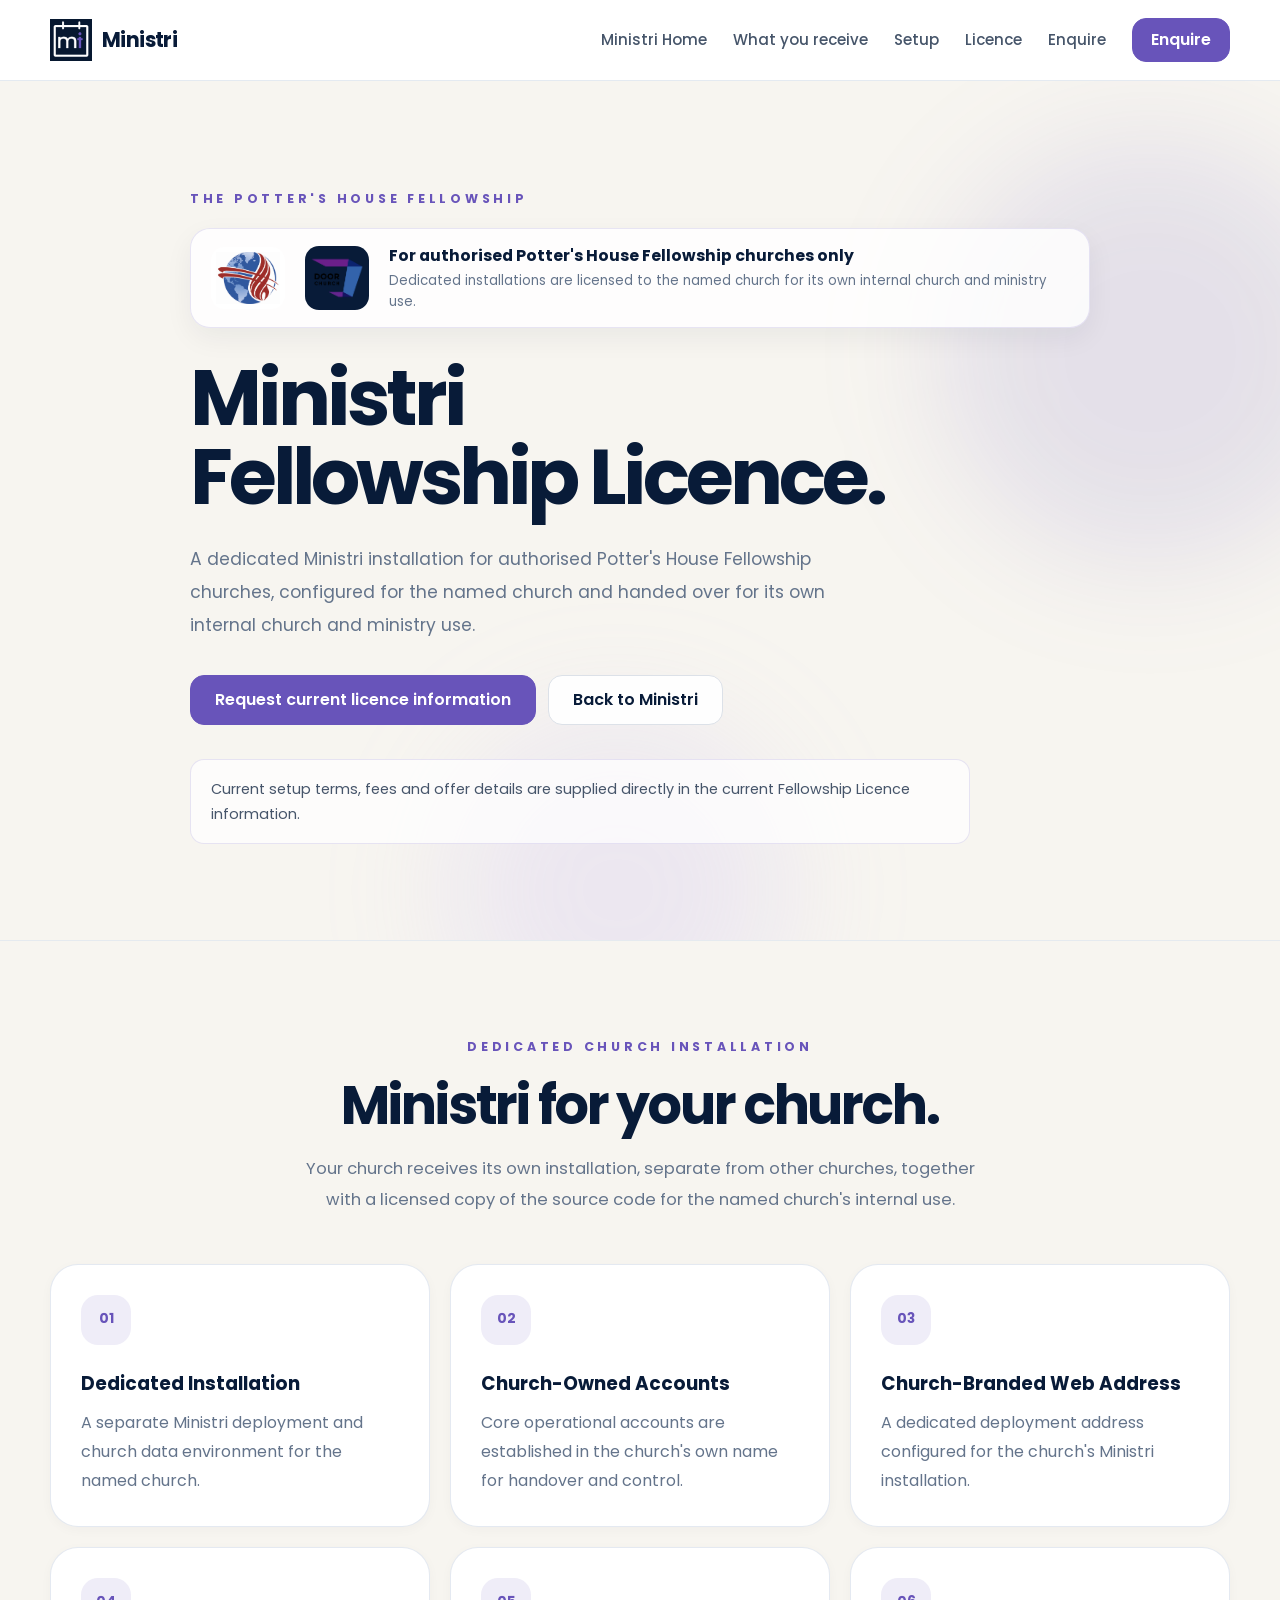
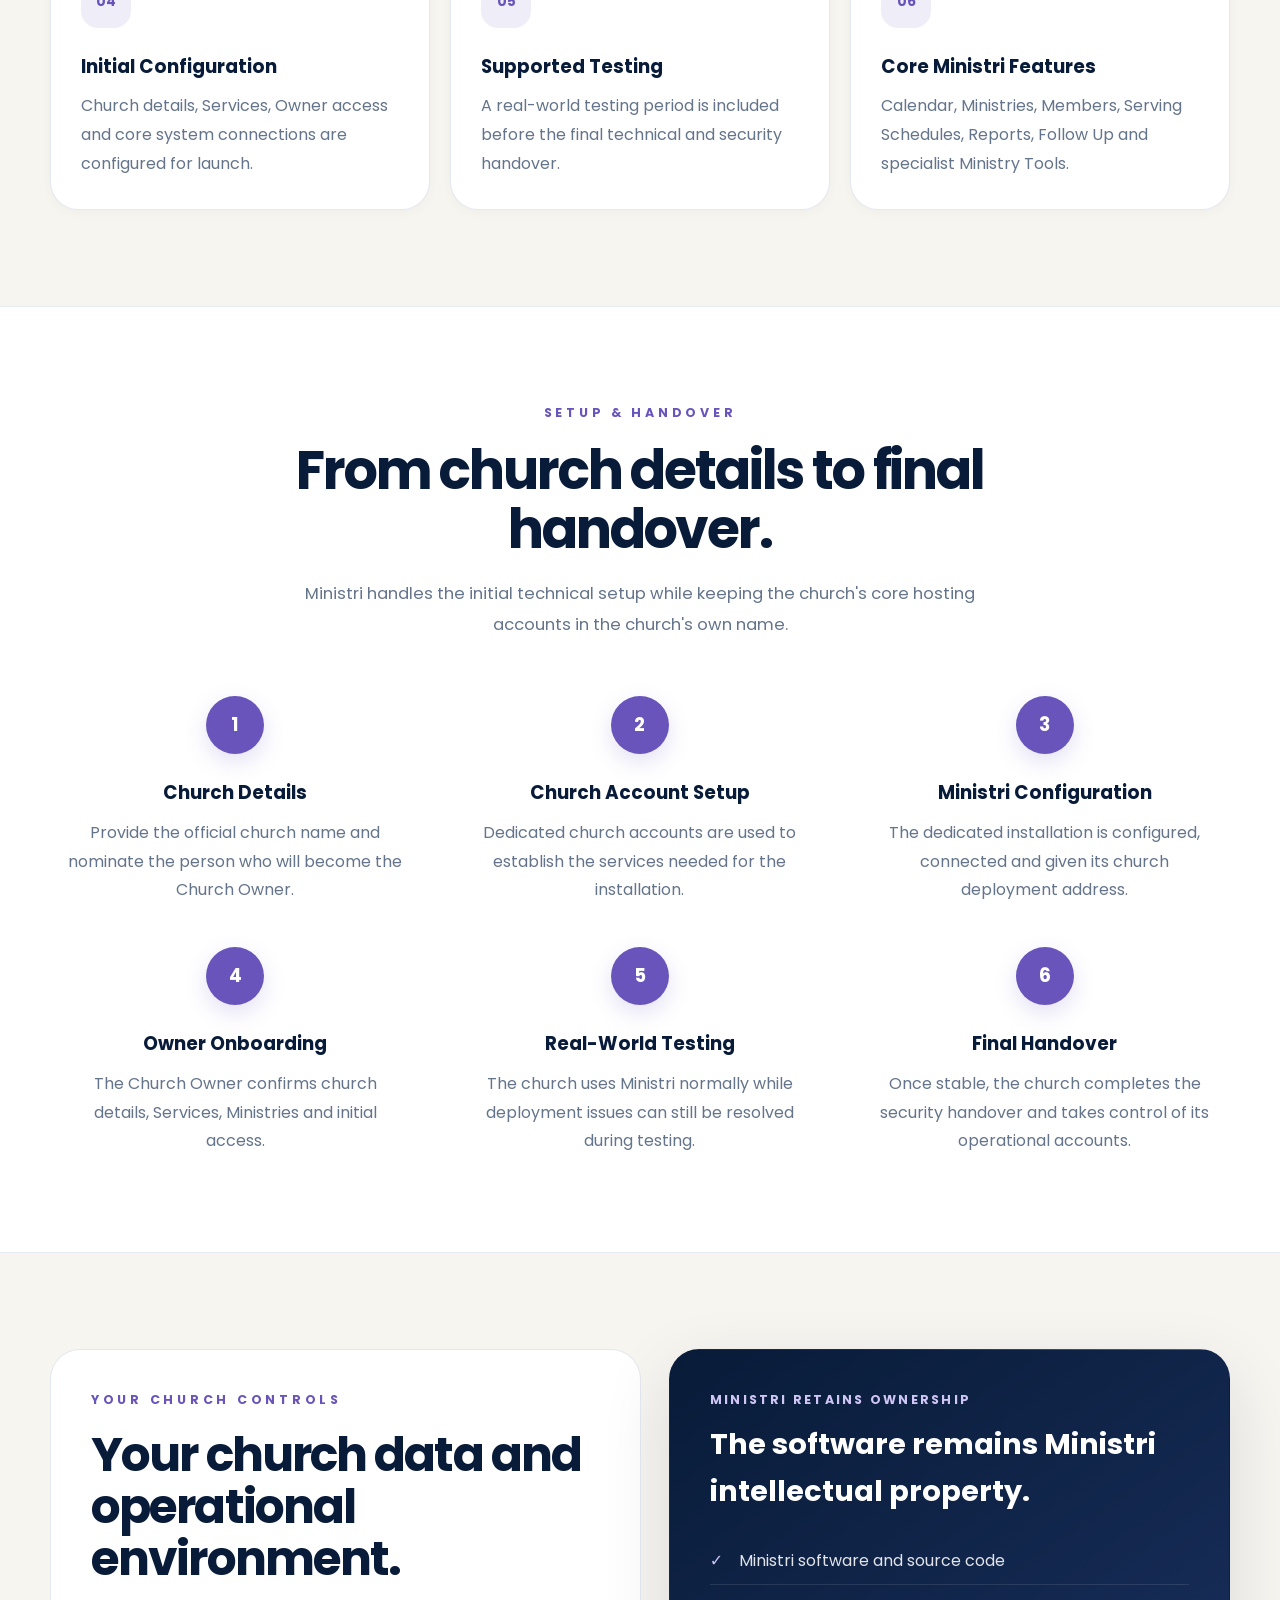
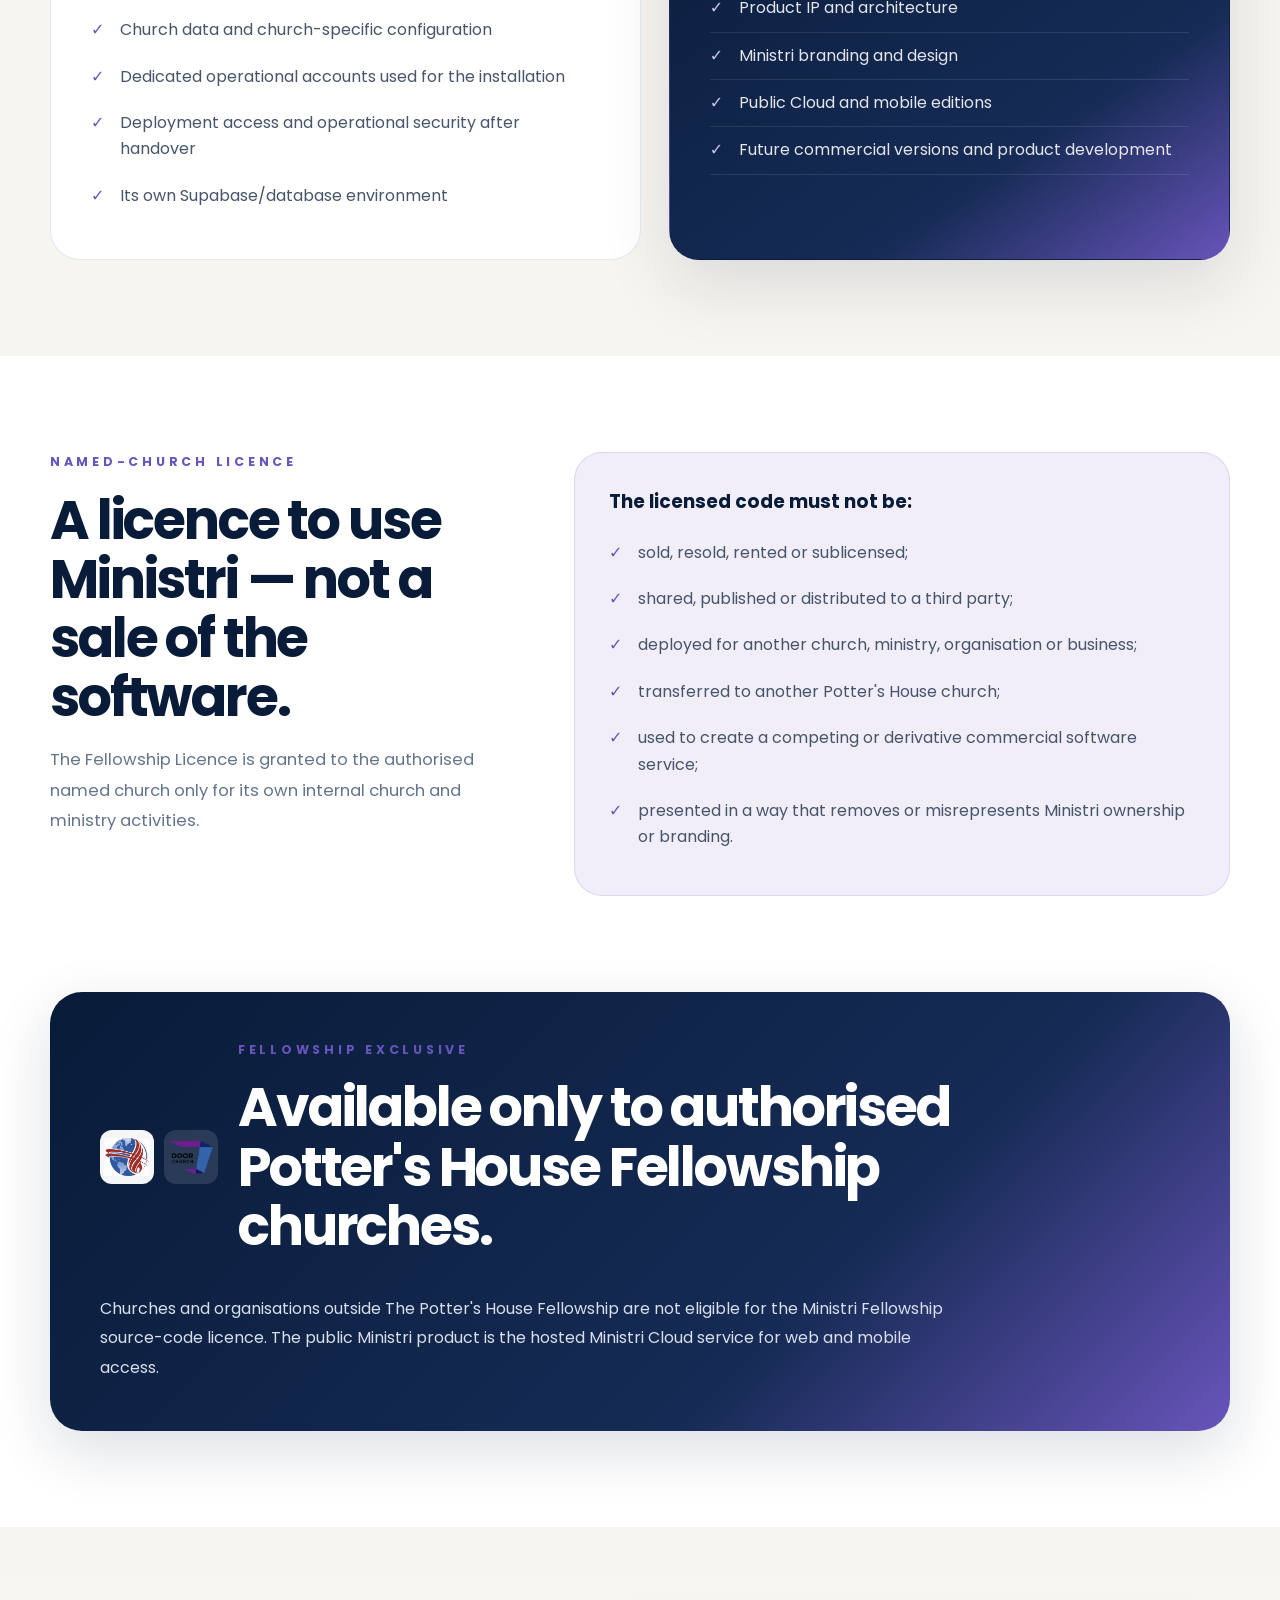
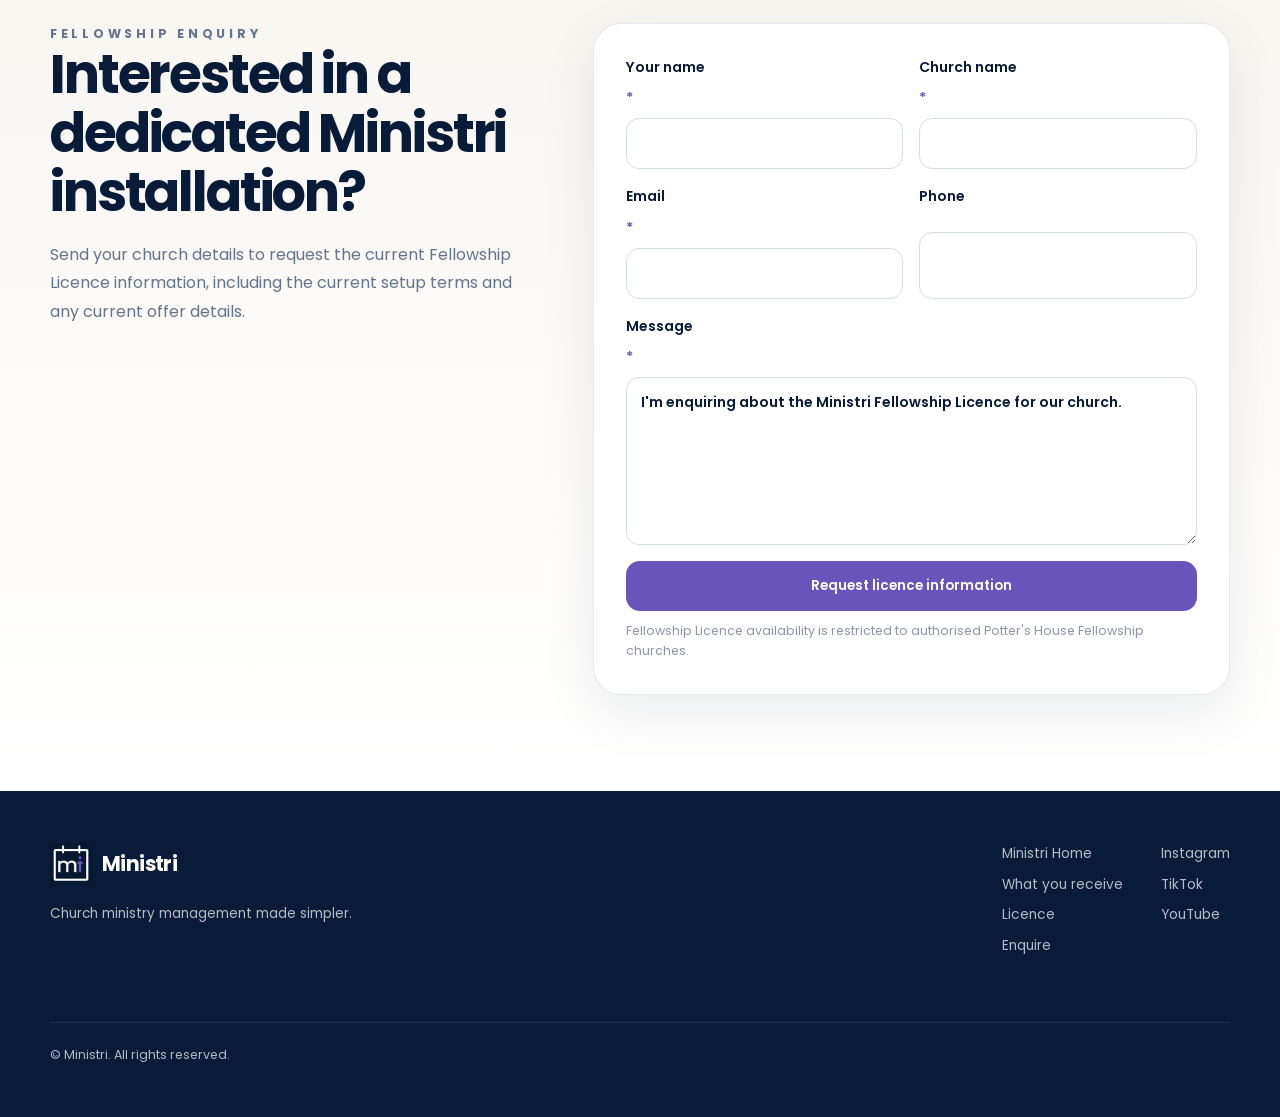
==== commit 651fcf14: "Add files via upload" ====
--- a/fellowship-licence/index.html
+++ b/fellowship-licence/index.html
@@ -5,6 +5,7 @@
   <meta name="viewport" content="width=device-width, initial-scale=1" />
   <meta name="description" content="The Ministri Fellowship Licence provides authorised Potter's House Fellowship churches with a dedicated Ministri installation under a church-specific licence." />
   <meta name="theme-color" content="#081B38" />
+  <meta name="robots" content="noindex, nofollow" />
 
   <meta property="og:title" content="Ministri Fellowship Licence" />
   <meta property="og:description" content="Dedicated Ministri installations for authorised Potter's House Fellowship churches." />
@@ -19,6 +20,141 @@
   <link rel="preconnect" href="https://fonts.gstatic.com" crossorigin>
   <link href="https://fonts.googleapis.com/css2?family=Poppins:wght@400;500;600;700&display=swap" rel="stylesheet">
   <link rel="stylesheet" href="../styles.css" />
+
+  <style>
+    /* Fellowship page-only refinements */
+    .licence-hero .hero-actions {
+      margin-top: 34px;
+      margin-bottom: 34px;
+    }
+
+    .licence-note {
+      display: block;
+      width: fit-content;
+      max-width: 780px;
+      margin-top: 0 !important;
+      padding: 17px 20px;
+      line-height: 1.7;
+    }
+
+    .fellowship-identity {
+      display: flex;
+      align-items: center;
+      gap: 20px;
+      width: fit-content;
+      max-width: 100%;
+      margin: 0 0 30px;
+      padding: 14px 20px;
+      border: 1px solid rgba(104, 84, 186, 0.15);
+      border-radius: 20px;
+      background: rgba(255, 255, 255, 0.82);
+      box-shadow: 0 10px 28px rgba(8, 27, 56, 0.06);
+    }
+
+    .fellowship-logo {
+      display: grid;
+      place-items: center;
+      flex: 0 0 auto;
+      width: 74px;
+      height: 62px;
+      padding: 5px;
+      border-radius: 14px;
+      background: #fff;
+    }
+
+    .fellowship-logo img {
+      width: 100%;
+      height: 100%;
+      object-fit: contain;
+    }
+
+    .fellowship-logo.secondary {
+      width: 64px;
+      height: 64px;
+      background: #081B38;
+    }
+
+    .fellowship-identity-copy {
+      min-width: 0;
+    }
+
+    .fellowship-identity-copy strong,
+    .fellowship-identity-copy span {
+      display: block;
+    }
+
+    .fellowship-identity-copy strong {
+      margin-bottom: 3px;
+      color: #081B38;
+      font-size: 0.98rem;
+    }
+
+    .fellowship-identity-copy span {
+      color: #64748B;
+      font-size: 0.83rem;
+      line-height: 1.55;
+    }
+
+    .fellowship-only-heading {
+      display: flex;
+      align-items: center;
+      gap: 20px;
+      margin-bottom: 20px;
+    }
+
+    .fellowship-only-heading .mini-logo-group {
+      display: flex;
+      align-items: center;
+      gap: 10px;
+      flex: 0 0 auto;
+    }
+
+    .fellowship-only-heading img {
+      width: 54px;
+      height: 54px;
+      padding: 4px;
+      border-radius: 12px;
+      background: rgba(255,255,255,0.96);
+      object-fit: contain;
+    }
+
+    .fellowship-only-heading img:last-child {
+      background: rgba(255,255,255,0.12);
+    }
+
+    @media (max-width: 700px) {
+      .fellowship-identity {
+        width: 100%;
+        align-items: flex-start;
+        flex-wrap: wrap;
+        padding: 14px;
+      }
+
+      .fellowship-logo {
+        width: 62px;
+        height: 54px;
+      }
+
+      .fellowship-logo.secondary {
+        width: 54px;
+        height: 54px;
+      }
+
+      .licence-hero .hero-actions {
+        margin-bottom: 28px;
+      }
+
+      .licence-note {
+        width: 100%;
+      }
+
+      .fellowship-only-heading {
+        align-items: flex-start;
+        flex-direction: column;
+      }
+    }
+  </style>
+
 </head>
 <body>
   <header class="site-header">
@@ -46,6 +182,19 @@
       <div class="hero-glow hero-glow-two"></div>
       <div class="container licence-hero-inner">
         <p class="eyebrow">The Potter's House Fellowship</p>
+
+        <div class="fellowship-identity" aria-label="Potter's House Fellowship">
+          <div class="fellowship-logo">
+            <img src="[data-uri]" alt="Christian Fellowship Ministries logo" />
+          </div>
+          <div class="fellowship-logo secondary">
+            <img src="[data-uri]" alt="Fellowship logo" />
+          </div>
+          <div class="fellowship-identity-copy">
+            <strong>For authorised Potter's House Fellowship churches only</strong>
+            <span>Dedicated installations are licensed to the named church for its own internal church and ministry use.</span>
+          </div>
+        </div>
         <h1>Ministri <span>Fellowship Licence.</span></h1>
         <p class="hero-lead">
           A dedicated Ministri installation for authorised Potter's House Fellowship churches,
@@ -215,8 +364,16 @@
 
     <section class="fellowship-only-section">
       <div class="container fellowship-only-card">
-        <p class="eyebrow">Fellowship Exclusive</p>
-        <h2>Available only to authorised Potter's House Fellowship churches.</h2>
+        <div class="fellowship-only-heading">
+          <div class="mini-logo-group" aria-hidden="true">
+            <img src="[data-uri]" alt="" />
+            <img src="[data-uri]" alt="" />
+          </div>
+          <div>
+            <p class="eyebrow">Fellowship Exclusive</p>
+            <h2>Available only to authorised Potter's House Fellowship churches.</h2>
+          </div>
+        </div>
         <p>
           Churches and organisations outside The Potter's House Fellowship are not eligible for the Ministri Fellowship source-code licence.
           The public Ministri product is the hosted Ministri Cloud service for web and mobile access.
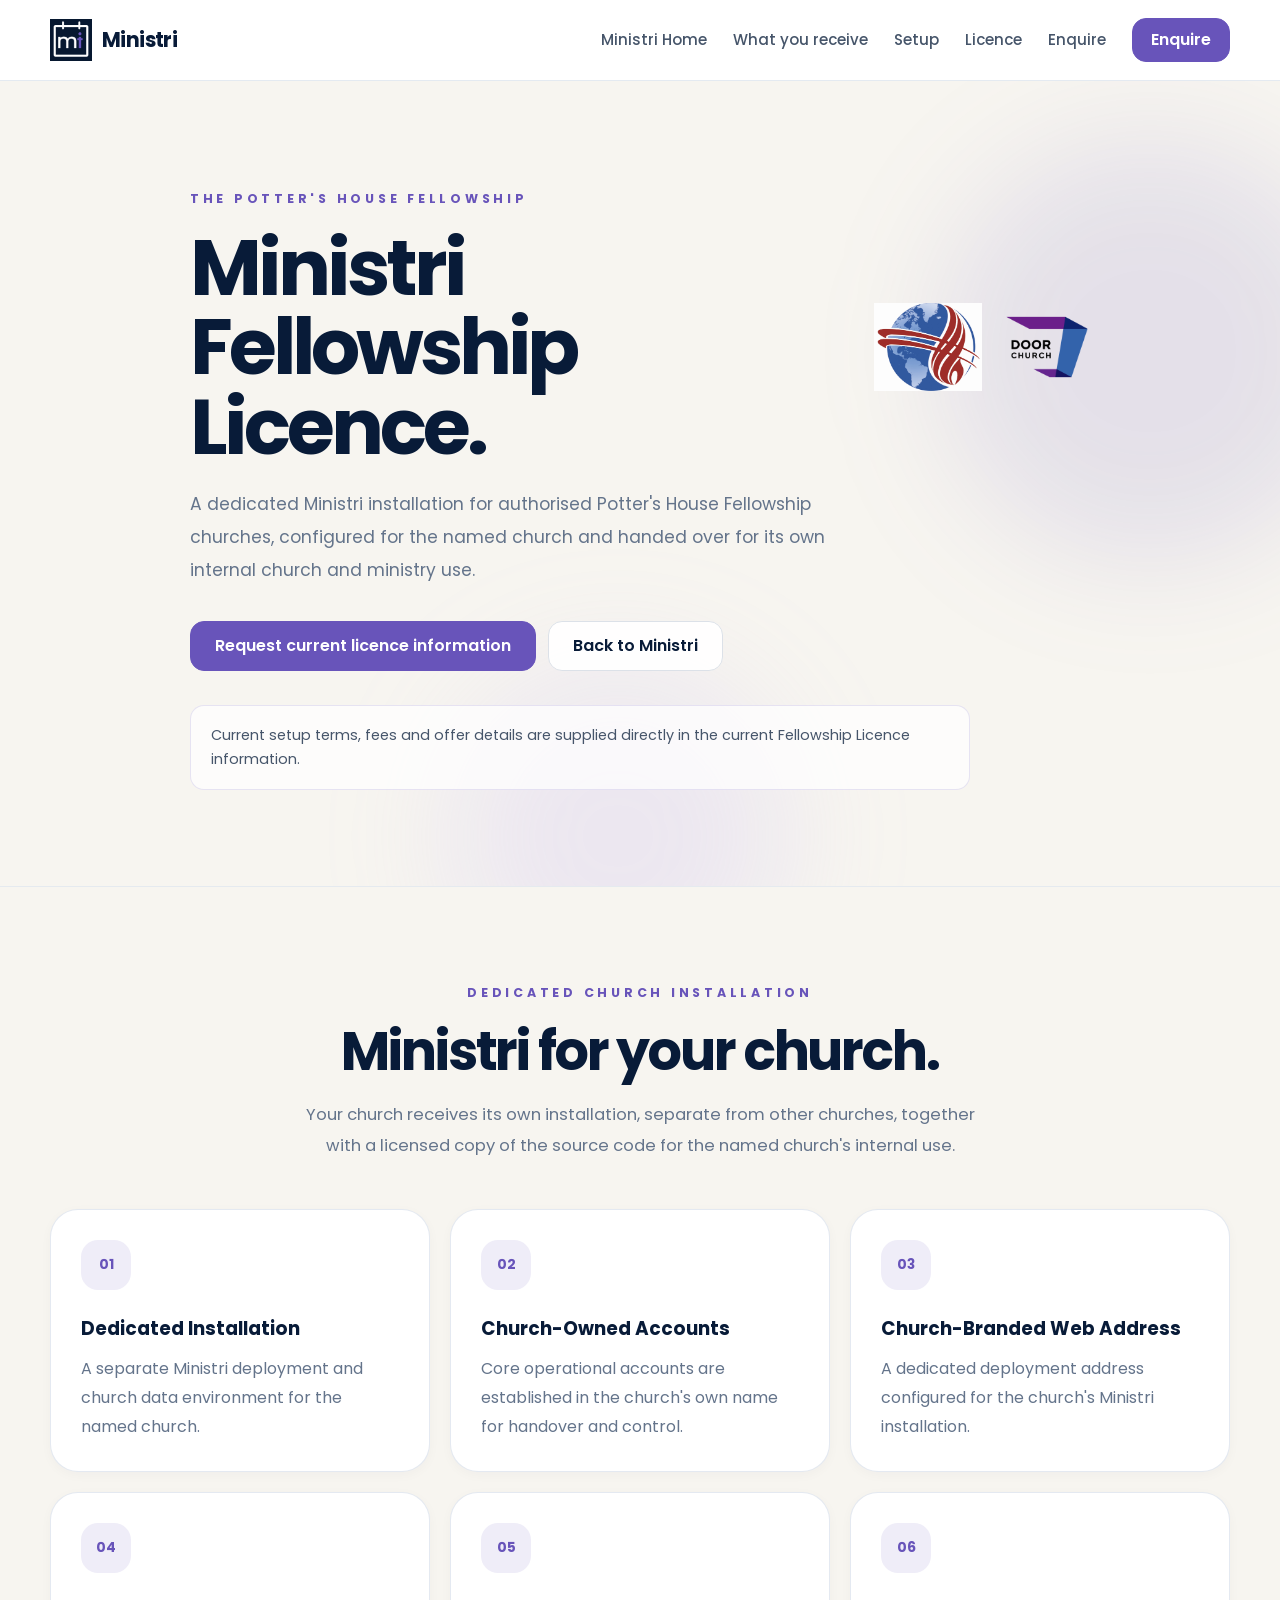
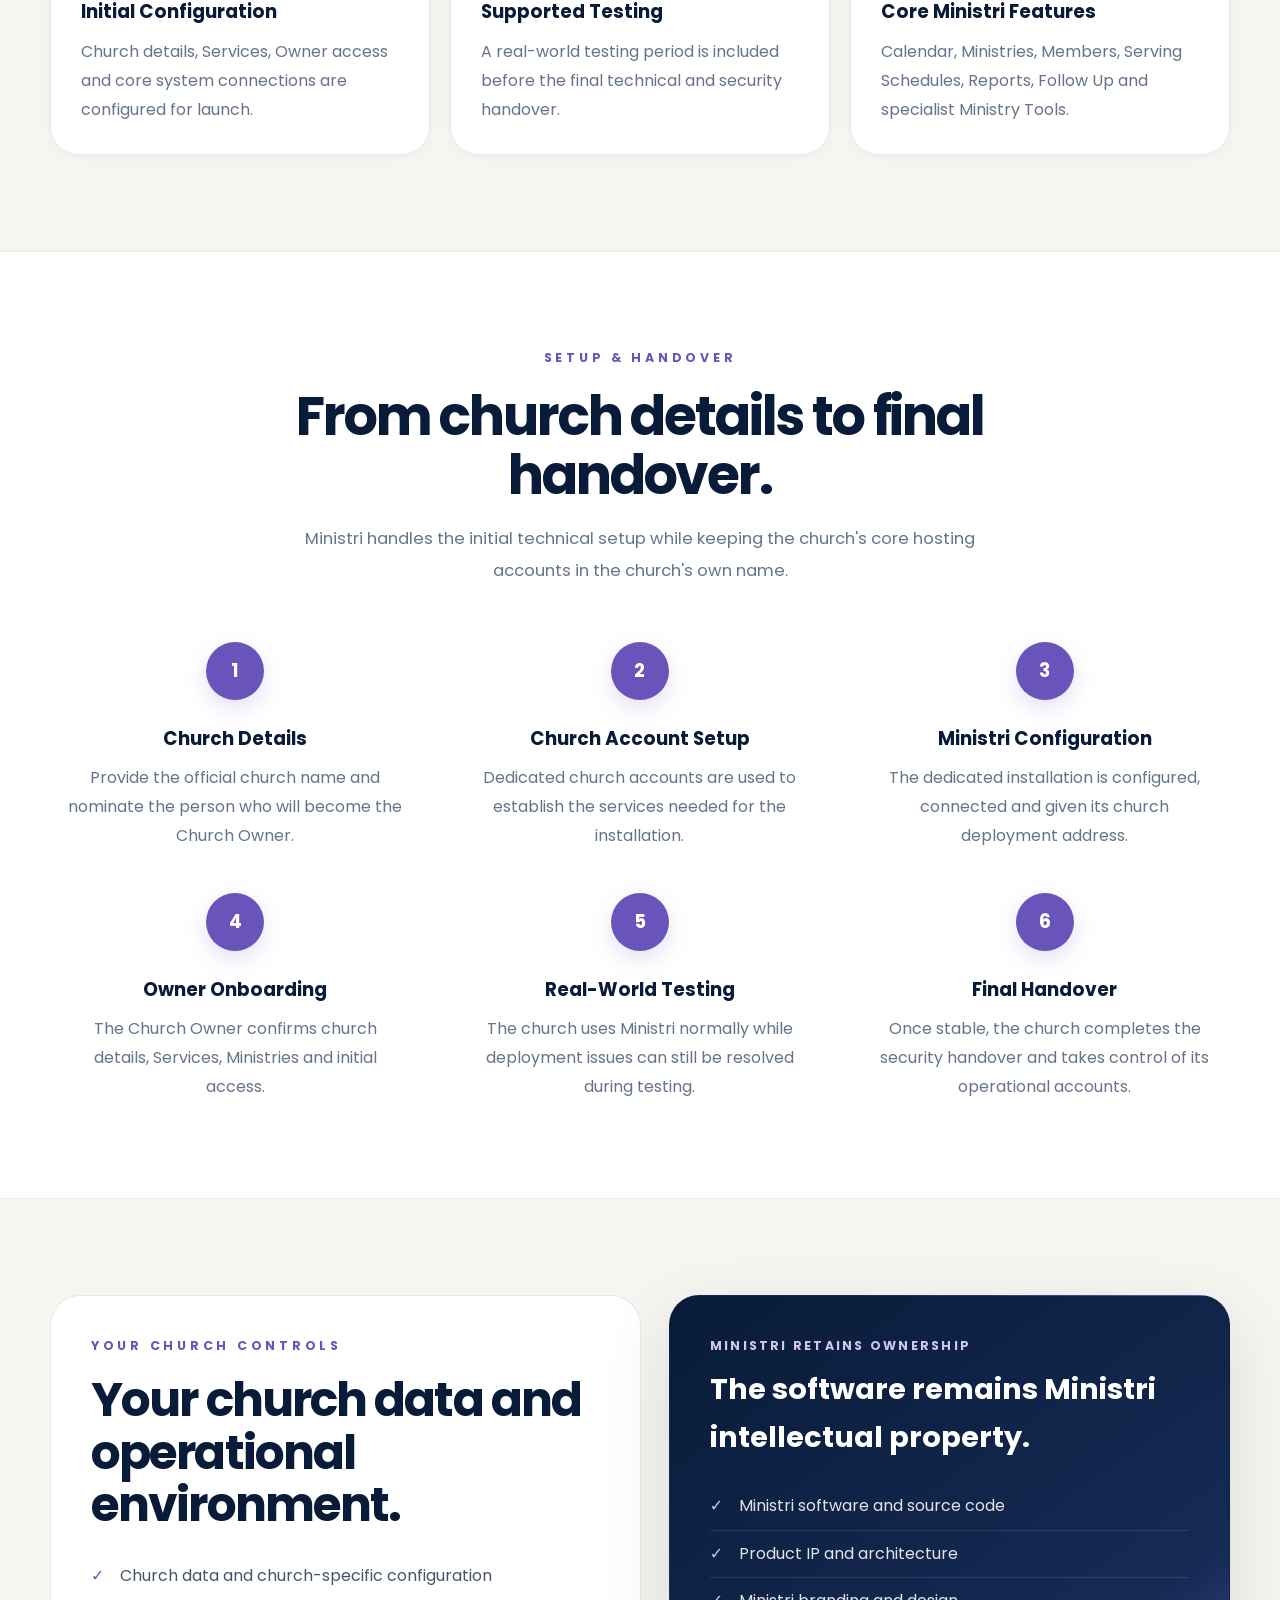
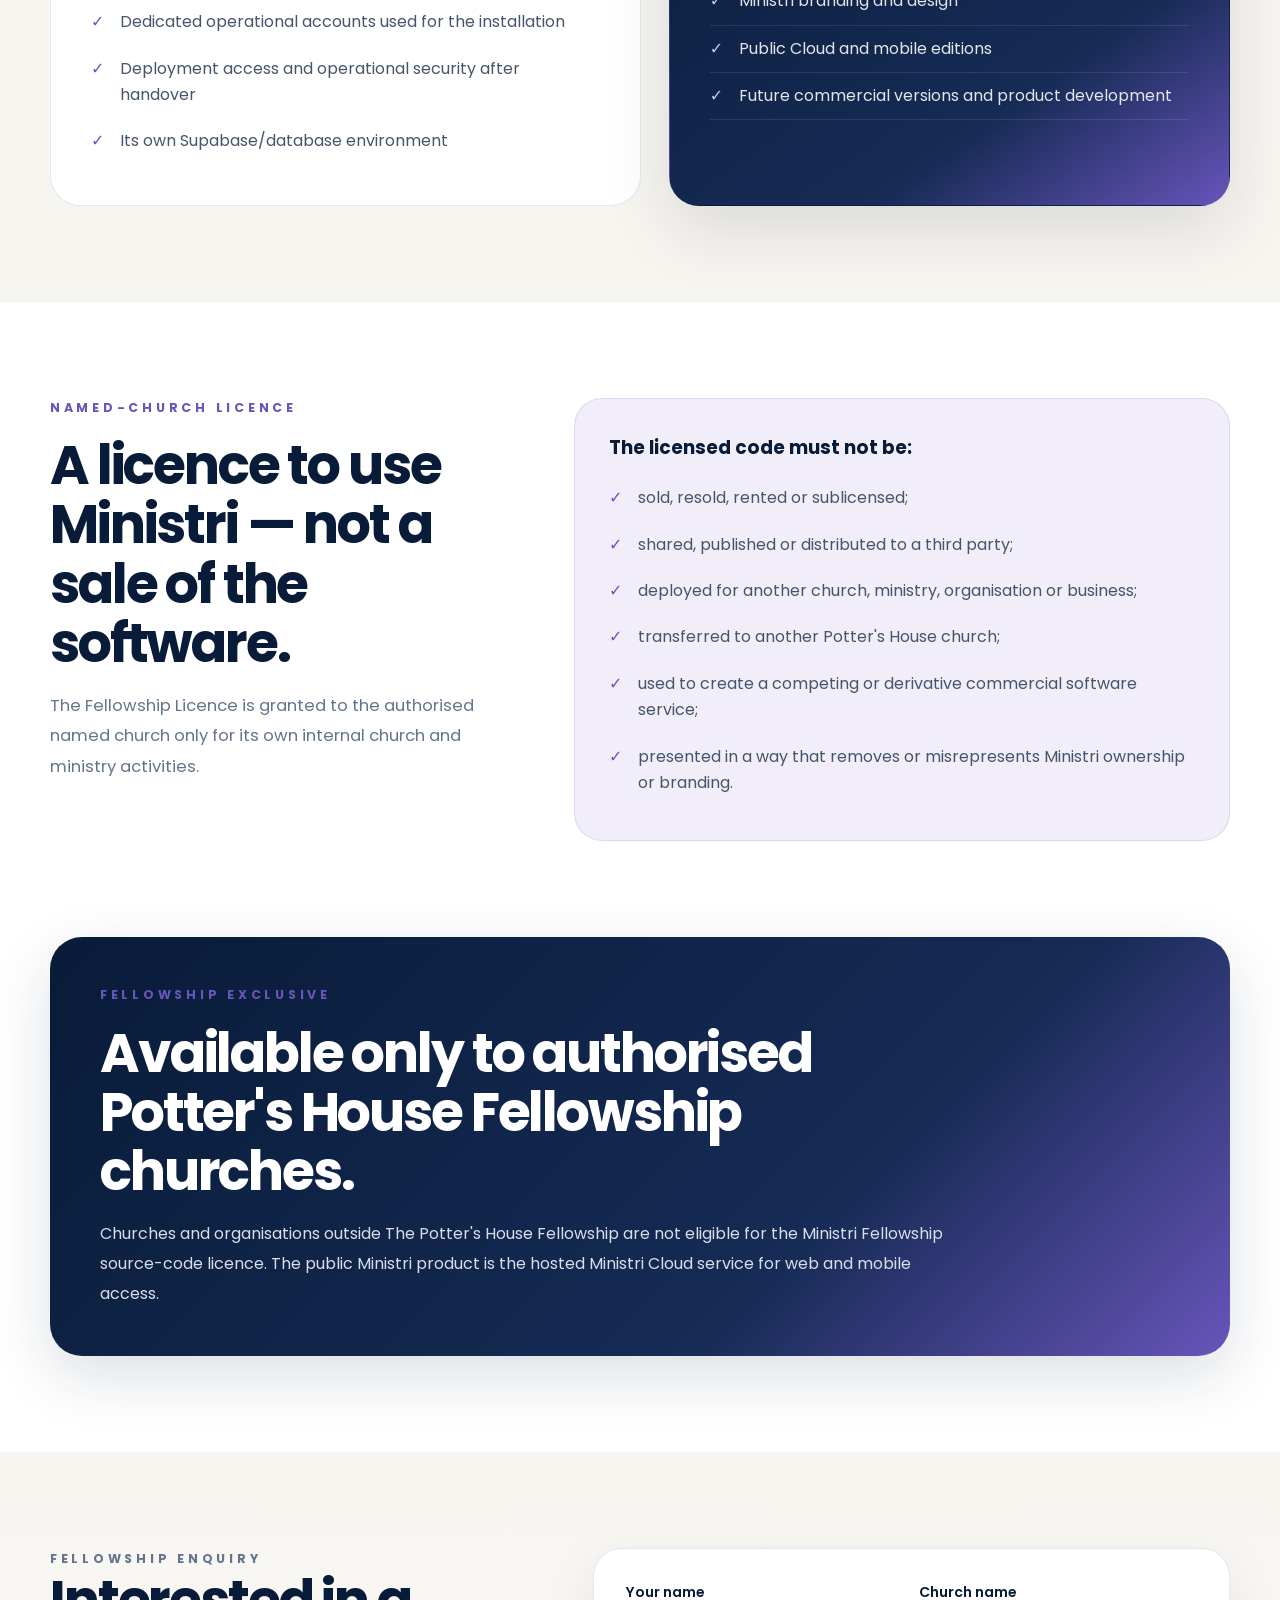
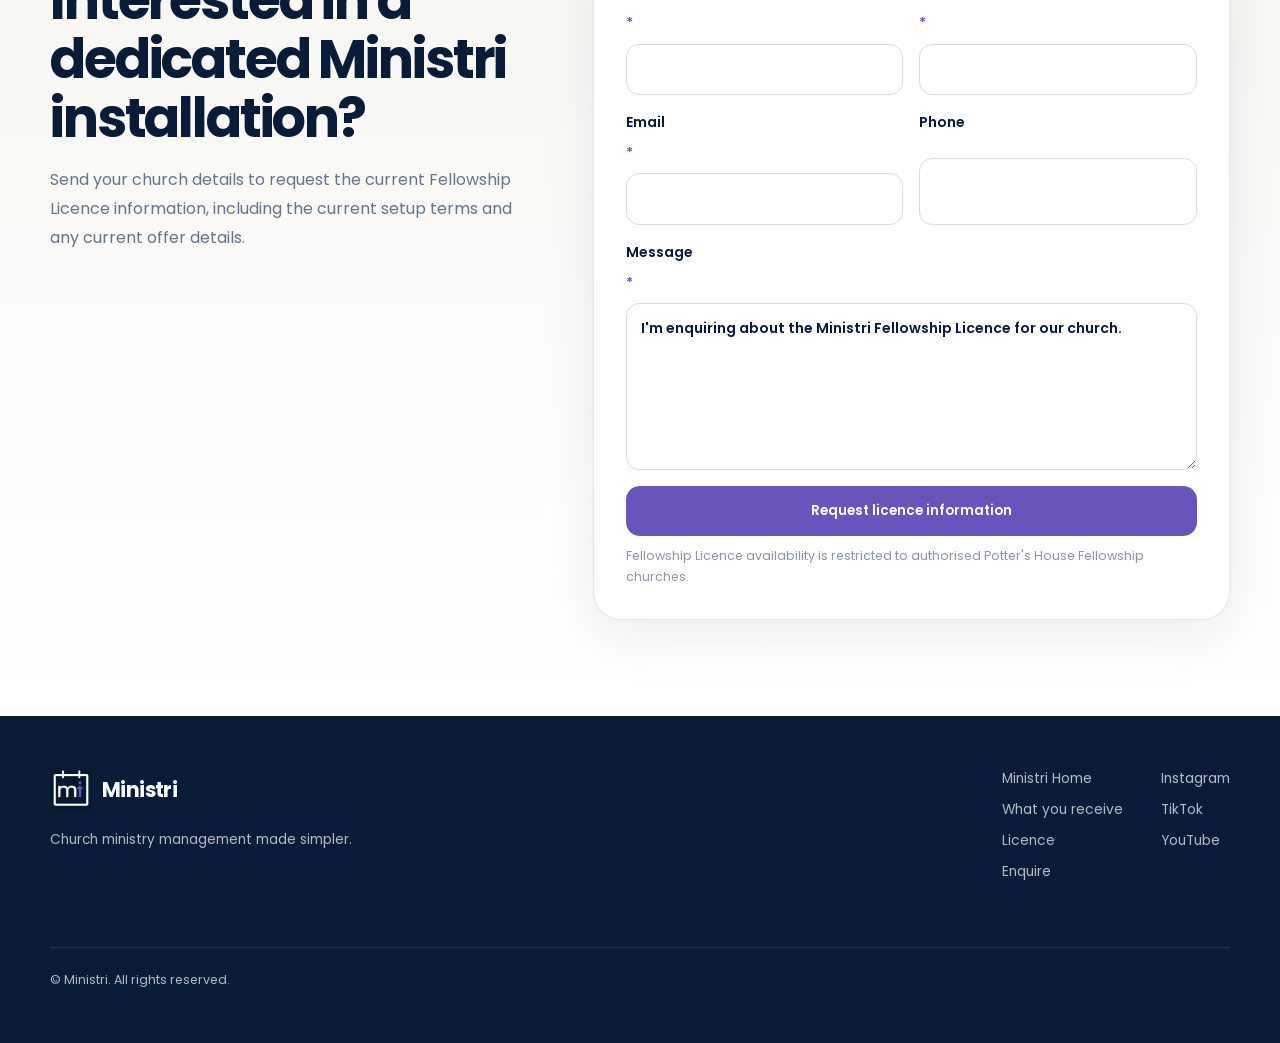
==== commit 5778def9: "Add files via upload" ====
--- a/fellowship-licence/index.html
+++ b/fellowship-licence/index.html
@@ -21,6 +21,7 @@
   <link href="https://fonts.googleapis.com/css2?family=Poppins:wght@400;500;600;700&display=swap" rel="stylesheet">
   <link rel="stylesheet" href="../styles.css" />
 
+
   <style>
     /* Fellowship page-only refinements */
     .licence-hero .hero-actions {
@@ -37,107 +38,80 @@
       line-height: 1.7;
     }
 
-    .fellowship-identity {
+    .licence-title-row {
       display: flex;
       align-items: center;
-      gap: 20px;
-      width: fit-content;
-      max-width: 100%;
-      margin: 0 0 30px;
-      padding: 14px 20px;
-      border: 1px solid rgba(104, 84, 186, 0.15);
-      border-radius: 20px;
-      background: rgba(255, 255, 255, 0.82);
-      box-shadow: 0 10px 28px rgba(8, 27, 56, 0.06);
-    }
-
-    .fellowship-logo {
-      display: grid;
-      place-items: center;
-      flex: 0 0 auto;
-      width: 74px;
-      height: 62px;
-      padding: 5px;
-      border-radius: 14px;
-      background: #fff;
-    }
-
-    .fellowship-logo img {
-      width: 100%;
-      height: 100%;
-      object-fit: contain;
-    }
-
-    .fellowship-logo.secondary {
-      width: 64px;
-      height: 64px;
-      background: #081B38;
-    }
-
-    .fellowship-identity-copy {
-      min-width: 0;
-    }
-
-    .fellowship-identity-copy strong,
-    .fellowship-identity-copy span {
-      display: block;
-    }
-
-    .fellowship-identity-copy strong {
-      margin-bottom: 3px;
-      color: #081B38;
-      font-size: 0.98rem;
-    }
-
-    .fellowship-identity-copy span {
-      color: #64748B;
-      font-size: 0.83rem;
-      line-height: 1.55;
-    }
-
-    .fellowship-only-heading {
+      justify-content: space-between;
+      gap: 34px;
+      max-width: 1100px;
+      margin-bottom: 22px;
+    }
+
+    .licence-title-row h1 {
+      margin-bottom: 0;
+      flex: 1 1 auto;
+    }
+
+    .licence-title-logos {
       display: flex;
       align-items: center;
-      gap: 20px;
-      margin-bottom: 20px;
-    }
-
-    .fellowship-only-heading .mini-logo-group {
-      display: flex;
-      align-items: center;
-      gap: 10px;
+      gap: 18px;
       flex: 0 0 auto;
     }
 
-    .fellowship-only-heading img {
-      width: 54px;
-      height: 54px;
-      padding: 4px;
-      border-radius: 12px;
-      background: rgba(255,255,255,0.96);
+    .licence-title-logos img {
+      display: block;
       object-fit: contain;
-    }
-
-    .fellowship-only-heading img:last-child {
-      background: rgba(255,255,255,0.12);
+      background: transparent !important;
+      border: 0;
+      box-shadow: none;
+      padding: 0;
+    }
+
+    .licence-title-logos .cfm-logo {
+      width: 116px;
+      height: 88px;
+      mix-blend-mode: multiply;
+    }
+
+    .licence-title-logos .door-logo {
+      width: 86px;
+      height: 86px;
+    }
+
+    @media (max-width: 900px) {
+      .licence-title-row {
+        align-items: flex-start;
+      }
+
+      .licence-title-logos .cfm-logo {
+        width: 92px;
+        height: 70px;
+      }
+
+      .licence-title-logos .door-logo {
+        width: 68px;
+        height: 68px;
+      }
     }
 
     @media (max-width: 700px) {
-      .fellowship-identity {
-        width: 100%;
-        align-items: flex-start;
-        flex-wrap: wrap;
-        padding: 14px;
-      }
-
-      .fellowship-logo {
-        width: 62px;
-        height: 54px;
-      }
-
-      .fellowship-logo.secondary {
-        width: 54px;
-        height: 54px;
+      .licence-title-row {
+        gap: 16px;
+      }
+
+      .licence-title-logos {
+        gap: 10px;
+      }
+
+      .licence-title-logos .cfm-logo {
+        width: 66px;
+        height: 52px;
+      }
+
+      .licence-title-logos .door-logo {
+        width: 50px;
+        height: 50px;
       }
 
       .licence-hero .hero-actions {
@@ -147,13 +121,19 @@
       .licence-note {
         width: 100%;
       }
-
-      .fellowship-only-heading {
-        align-items: flex-start;
-        flex-direction: column;
+    }
+
+    @media (max-width: 520px) {
+      .licence-title-row {
+        display: block;
+      }
+
+      .licence-title-logos {
+        margin-top: 18px;
       }
     }
   </style>
+
 
 </head>
 <body>
@@ -183,19 +163,22 @@
       <div class="container licence-hero-inner">
         <p class="eyebrow">The Potter's House Fellowship</p>
 
-        <div class="fellowship-identity" aria-label="Potter's House Fellowship">
-          <div class="fellowship-logo">
-            <img src="[data-uri]" alt="Christian Fellowship Ministries logo" />
+        <div class="licence-title-row">
+          <h1>Ministri <span>Fellowship Licence.</span></h1>
+
+          <div class="licence-title-logos" aria-label="Potter's House Fellowship logos">
+            <img
+              class="cfm-logo"
+              src="../assets/Cfm-large.png"
+              alt="Christian Fellowship Ministries logo"
+            />
+            <img
+              class="door-logo"
+              src="../assets/Transparent-Logo.png"
+              alt="Potter's House Fellowship logo"
+            />
           </div>
-          <div class="fellowship-logo secondary">
-            <img src="[data-uri]" alt="Fellowship logo" />
-          </div>
-          <div class="fellowship-identity-copy">
-            <strong>For authorised Potter's House Fellowship churches only</strong>
-            <span>Dedicated installations are licensed to the named church for its own internal church and ministry use.</span>
-          </div>
-        </div>
-        <h1>Ministri <span>Fellowship Licence.</span></h1>
+        </div>
         <p class="hero-lead">
           A dedicated Ministri installation for authorised Potter's House Fellowship churches,
           configured for the named church and handed over for its own internal church and ministry use.
@@ -364,16 +347,8 @@
 
     <section class="fellowship-only-section">
       <div class="container fellowship-only-card">
-        <div class="fellowship-only-heading">
-          <div class="mini-logo-group" aria-hidden="true">
-            <img src="[data-uri]" alt="" />
-            <img src="[data-uri]" alt="" />
-          </div>
-          <div>
-            <p class="eyebrow">Fellowship Exclusive</p>
-            <h2>Available only to authorised Potter's House Fellowship churches.</h2>
-          </div>
-        </div>
+        <p class="eyebrow">Fellowship Exclusive</p>
+        <h2>Available only to authorised Potter's House Fellowship churches.</h2>
         <p>
           Churches and organisations outside The Potter's House Fellowship are not eligible for the Ministri Fellowship source-code licence.
           The public Ministri product is the hosted Ministri Cloud service for web and mobile access.
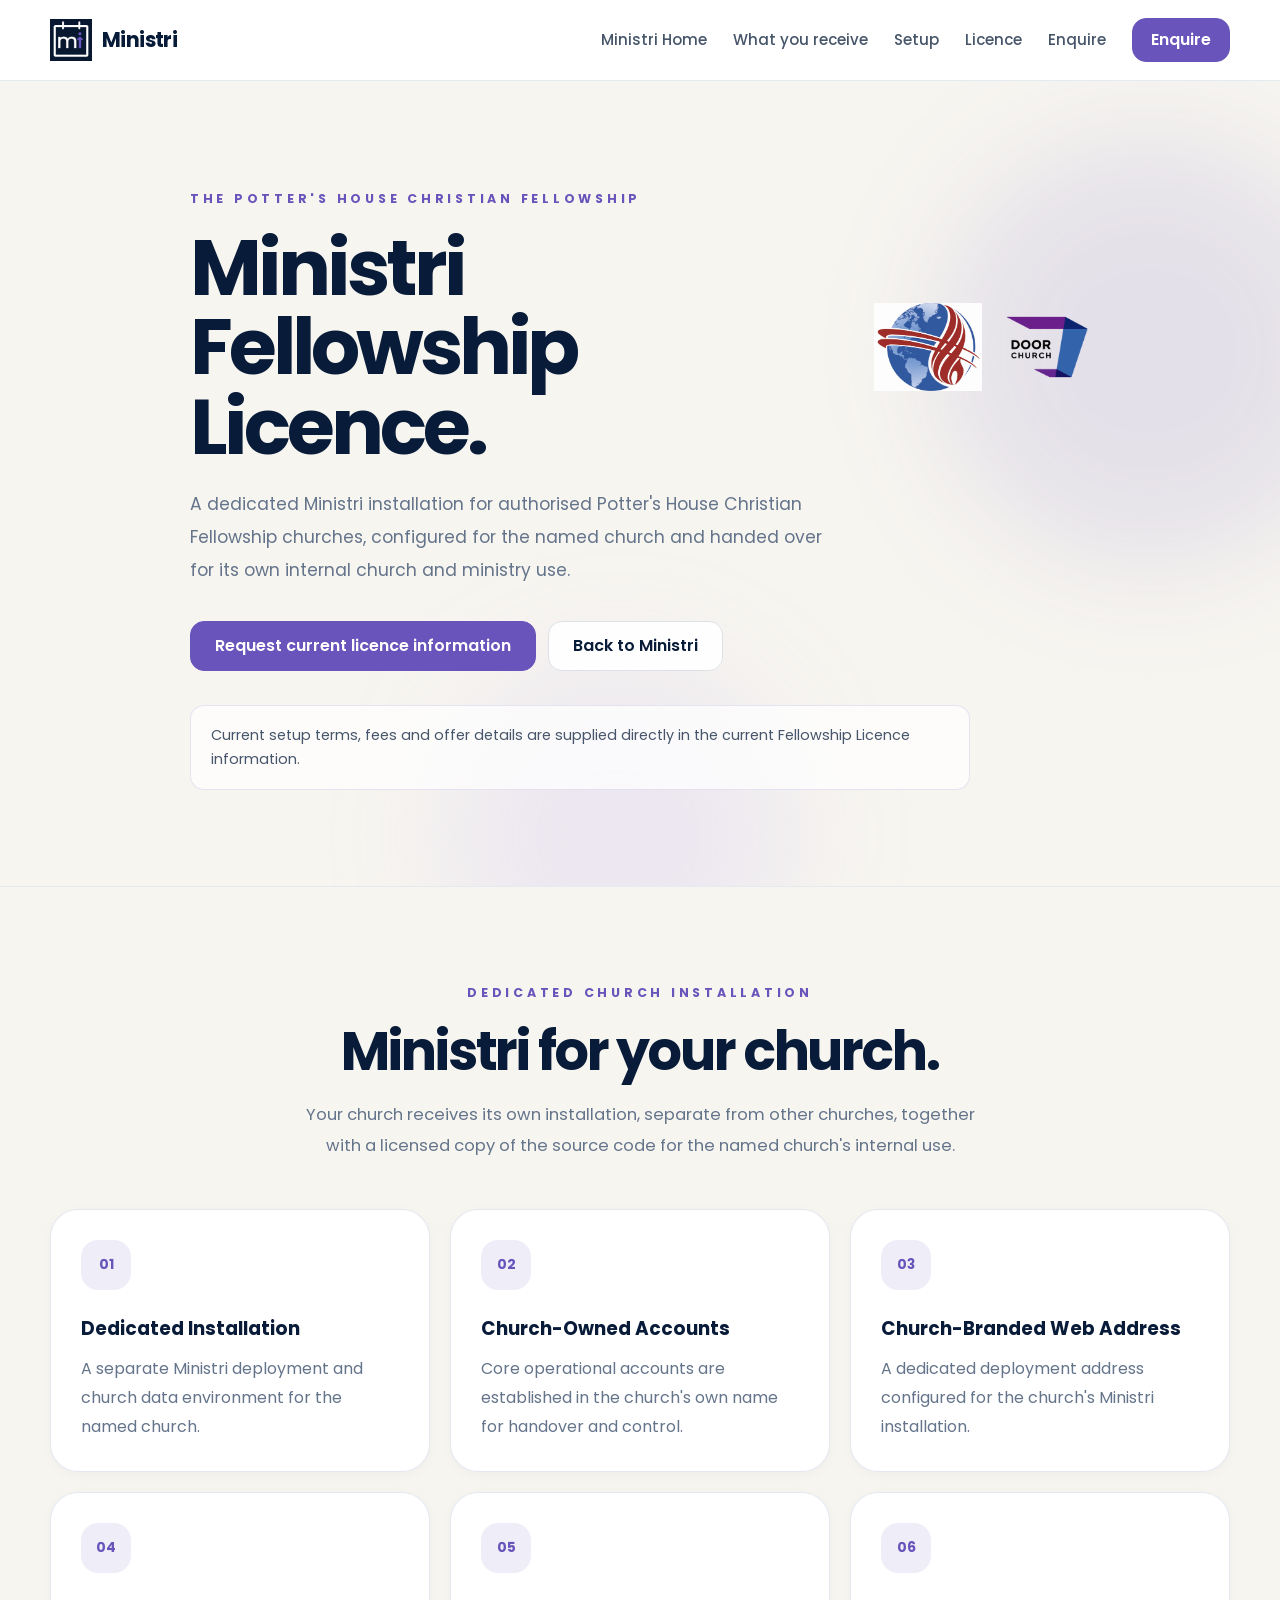
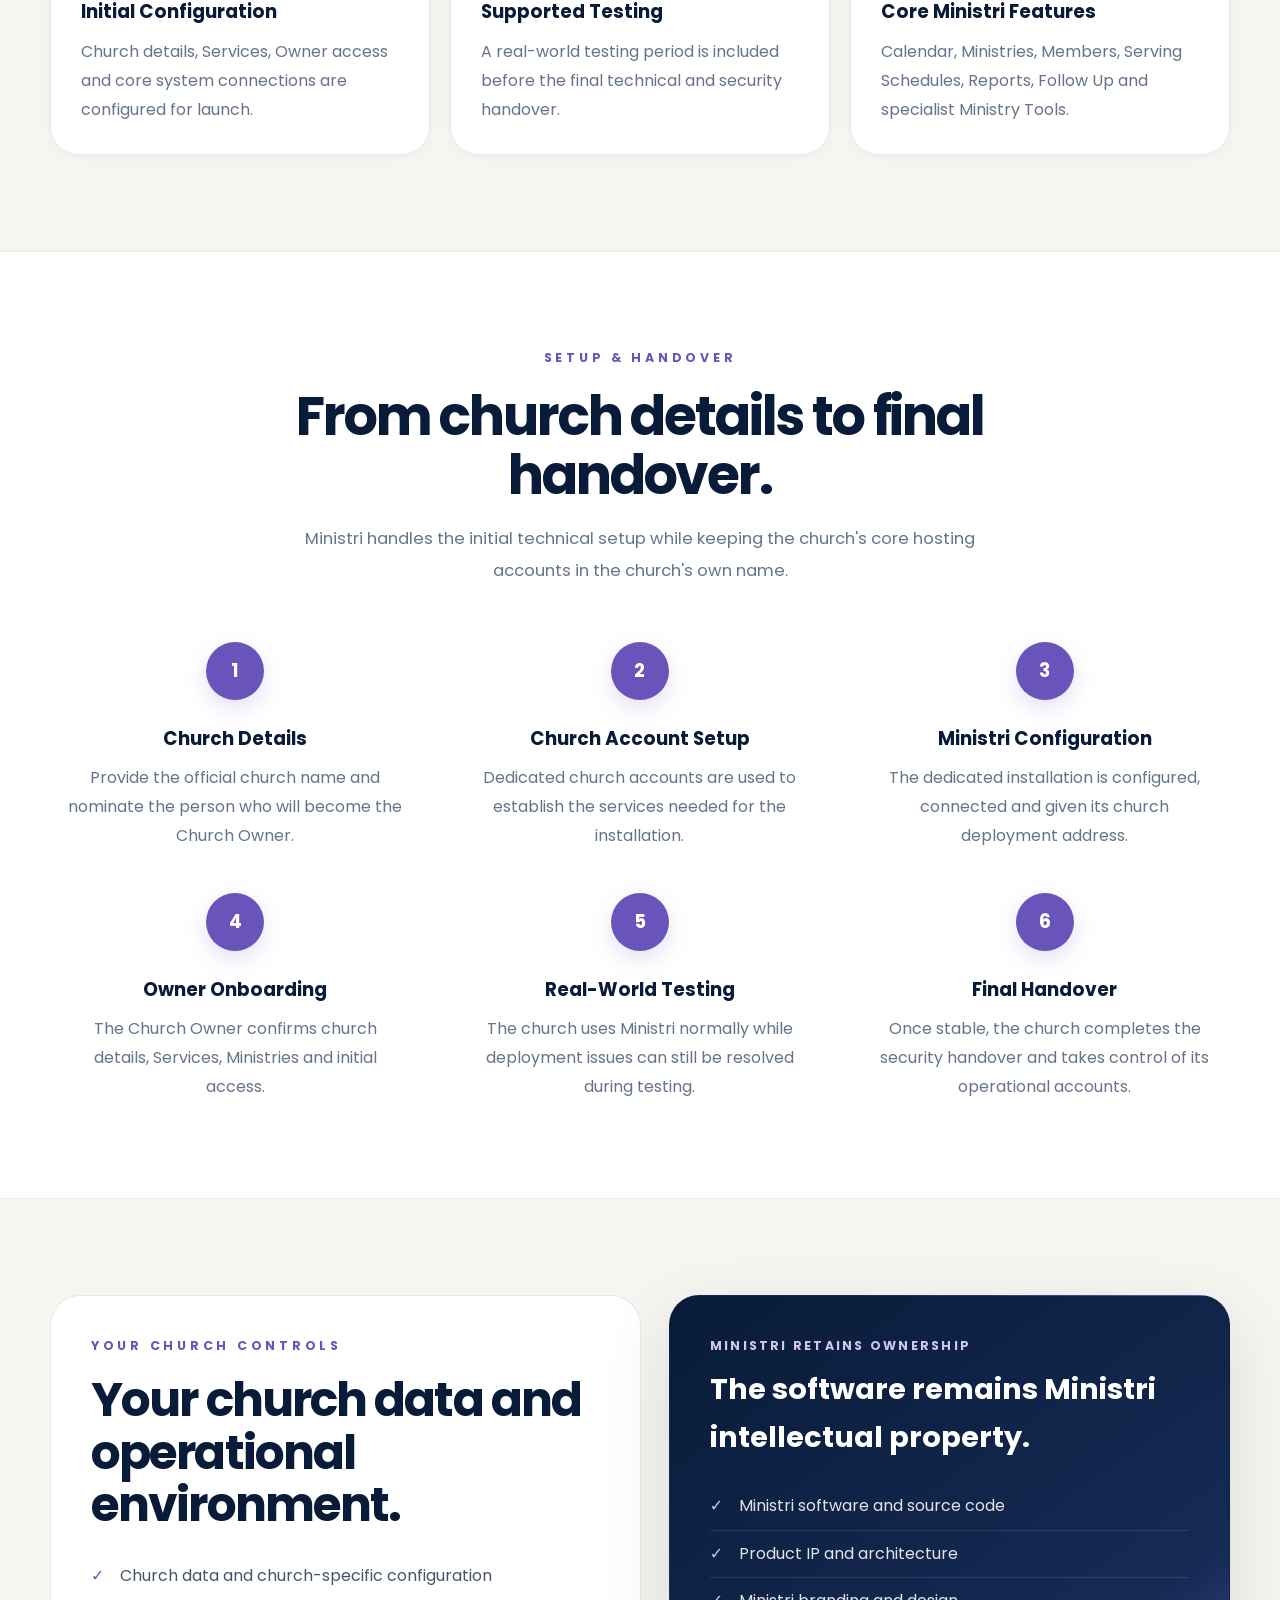
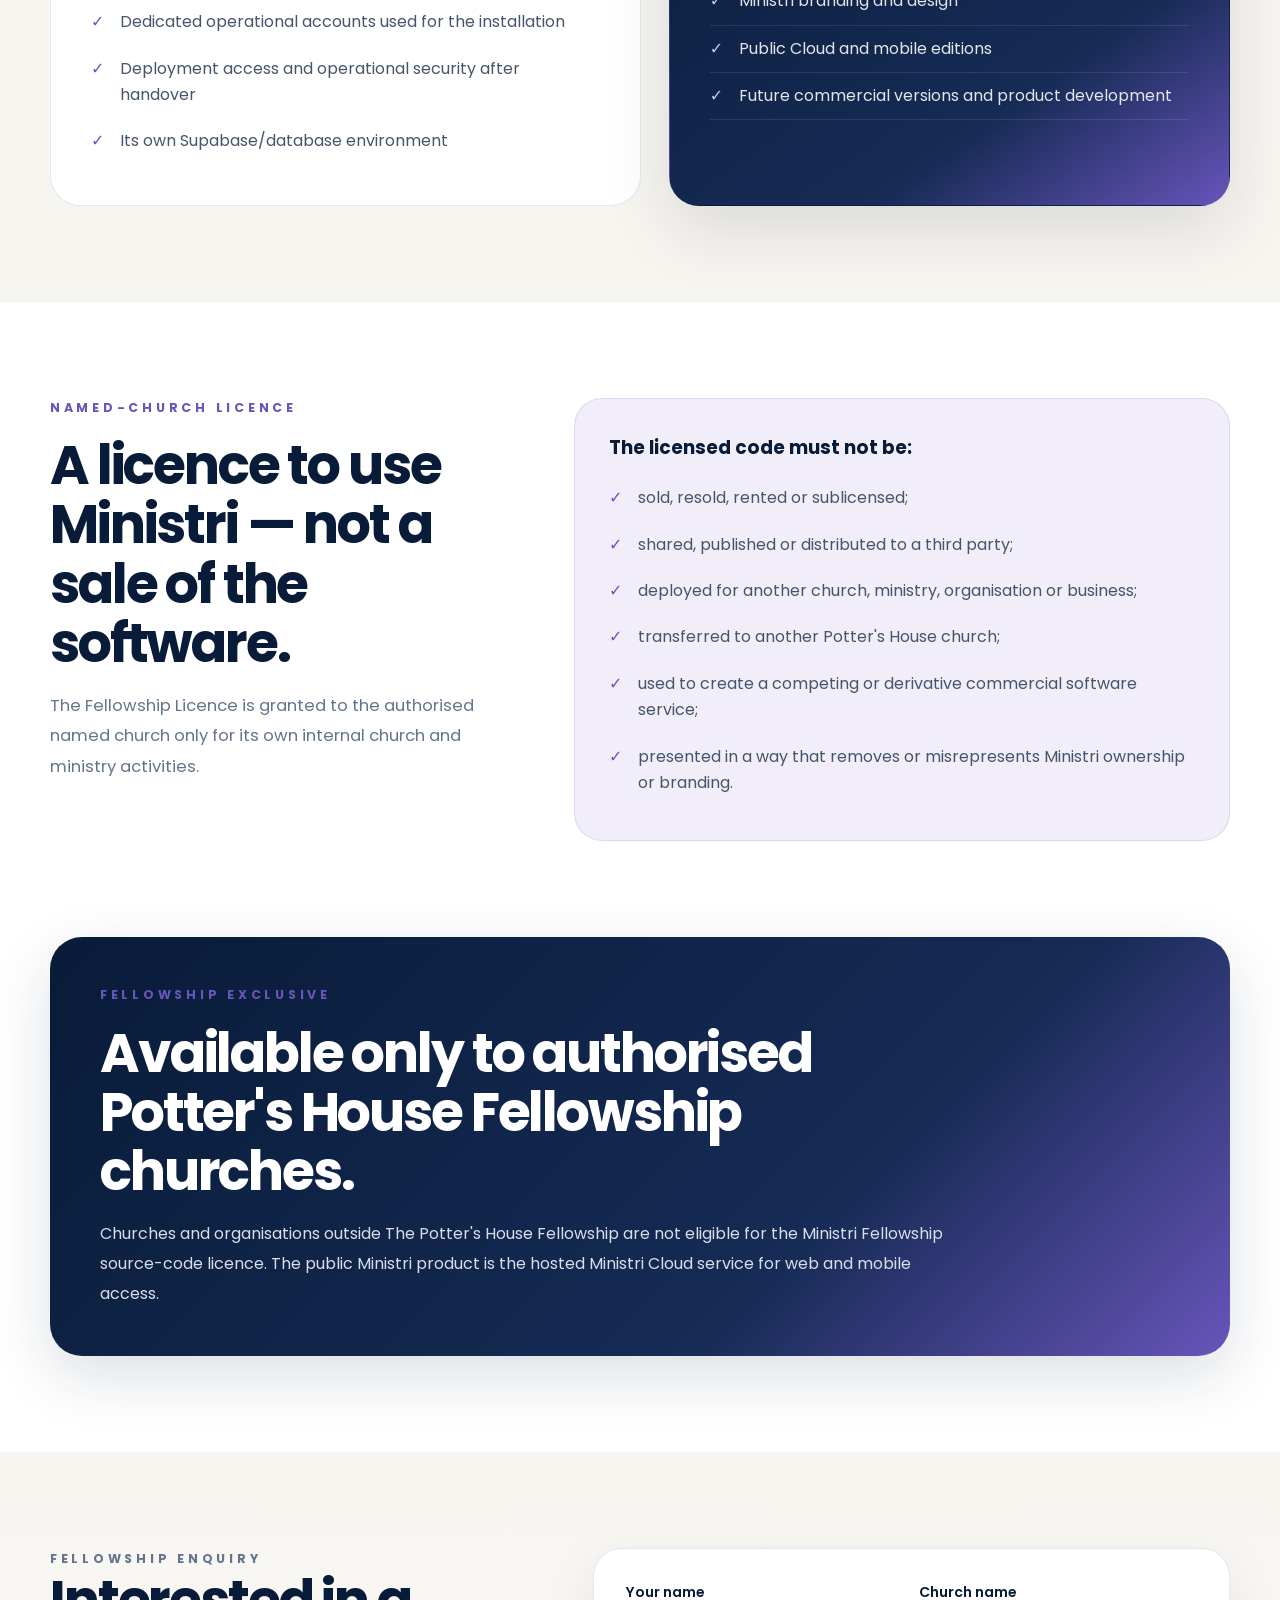
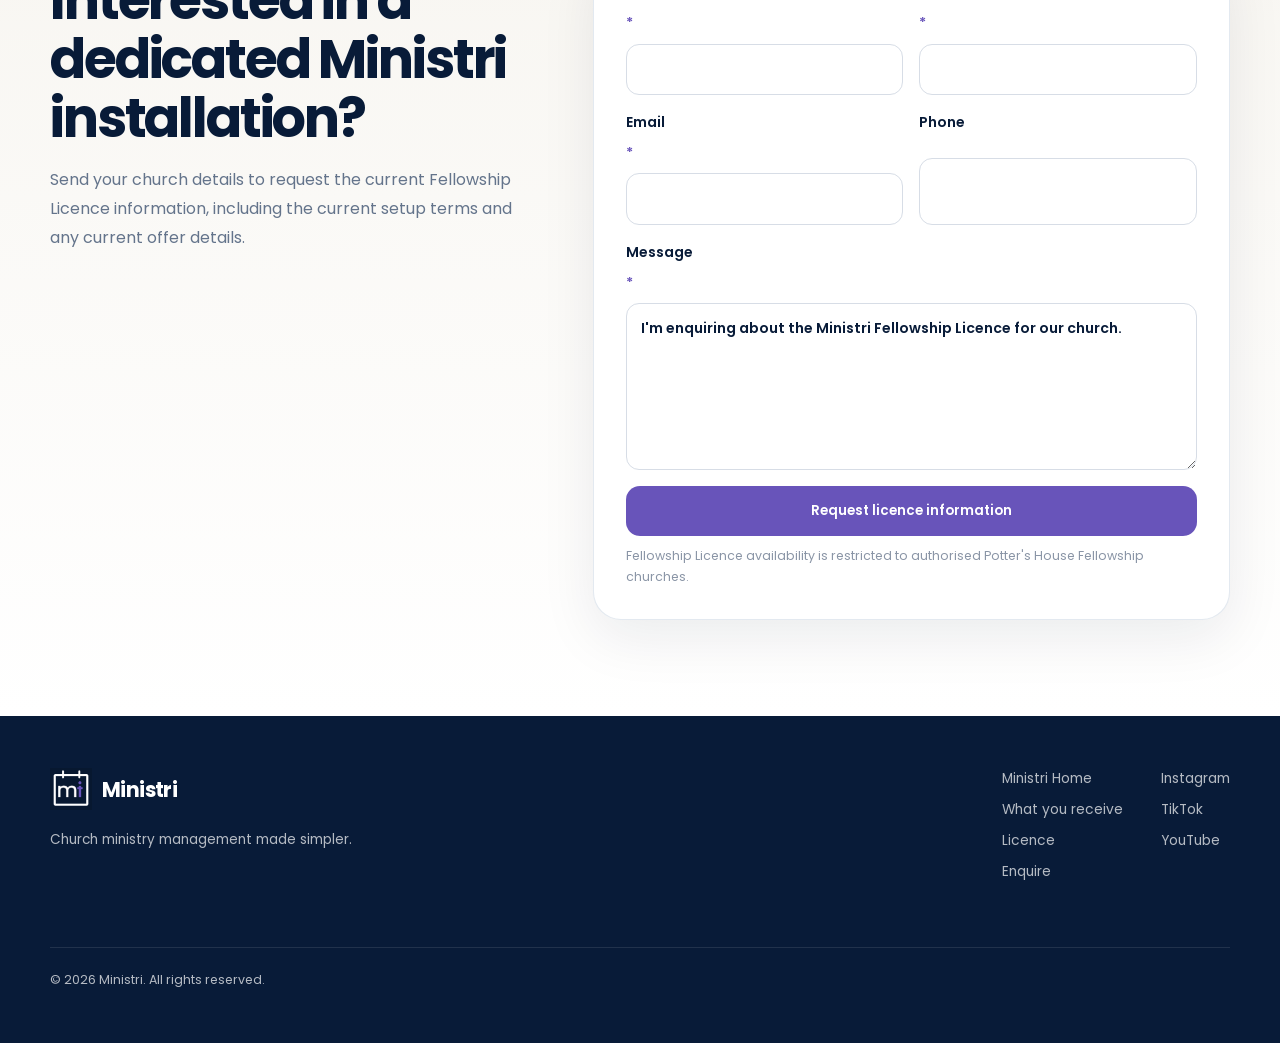
==== commit 6c65fc87: "Update title and references to 'Christian Fellowship'" ====
--- a/fellowship-licence/index.html
+++ b/fellowship-licence/index.html
@@ -3,17 +3,17 @@
 <head>
   <meta charset="utf-8" />
   <meta name="viewport" content="width=device-width, initial-scale=1" />
-  <meta name="description" content="The Ministri Fellowship Licence provides authorised Potter's House Fellowship churches with a dedicated Ministri installation under a church-specific licence." />
+  <meta name="description" content="The Ministri Fellowship Licence provides authorised Potter's House Christian Fellowship churches with a dedicated Ministri installation under a church-specific licence." />
   <meta name="theme-color" content="#081B38" />
   <meta name="robots" content="noindex, nofollow" />
 
   <meta property="og:title" content="Ministri Fellowship Licence" />
-  <meta property="og:description" content="Dedicated Ministri installations for authorised Potter's House Fellowship churches." />
+  <meta property="og:description" content="Dedicated Ministri installations for authorised Potter's House Christian Fellowship churches." />
   <meta property="og:image" content="https://ministri.app/assets/opengraph-image.png" />
   <meta property="og:url" content="https://ministri.app/fellowship-licence/" />
   <meta property="og:type" content="website" />
 
-  <title>Ministri Fellowship Licence — Potter's House Fellowship</title>
+  <title>Ministri Fellowship Licence — Potter's House Christian Fellowship</title>
 
   <link rel="icon" href="../assets/ministri-icon.png" />
   <link rel="preconnect" href="https://fonts.googleapis.com">
@@ -161,7 +161,7 @@
       <div class="hero-glow hero-glow-one"></div>
       <div class="hero-glow hero-glow-two"></div>
       <div class="container licence-hero-inner">
-        <p class="eyebrow">The Potter's House Fellowship</p>
+        <p class="eyebrow">The Potter's House Christian Fellowship</p>
 
         <div class="licence-title-row">
           <h1>Ministri <span>Fellowship Licence.</span></h1>
@@ -180,7 +180,7 @@
           </div>
         </div>
         <p class="hero-lead">
-          A dedicated Ministri installation for authorised Potter's House Fellowship churches,
+          A dedicated Ministri installation for authorised Potter's House Christian Fellowship churches,
           configured for the named church and handed over for its own internal church and ministry use.
         </p>
         <div class="hero-actions">
--- a/styles.css
+++ b/styles.css
@@ -1103,3 +1103,51 @@
     padding-bottom: 68px;
   }
 }
+
+/* --- Fresh public-site spacing + scroll reveal --- */
+
+/* Extra breathing room between the Ministri Cloud copy/status and its navy card,
+   especially when the Cloud section stacks to one column. */
+.cloud-copy .status-pill {
+  margin-bottom: 18px;
+}
+
+@media (max-width: 980px) {
+  .cloud-grid {
+    gap: 56px;
+  }
+
+  .cloud-copy {
+    padding-bottom: 4px;
+  }
+}
+
+/* Progressive-enhancement scroll reveal:
+   content stays visible if JavaScript is unavailable. */
+.reveal-section {
+  opacity: 1;
+  transform: none;
+}
+
+.js .reveal-section {
+  opacity: 0;
+  transform: translateY(28px);
+  transition:
+    opacity 0.75s ease,
+    transform 0.75s cubic-bezier(0.22, 1, 0.36, 1);
+  will-change: opacity, transform;
+}
+
+.js .reveal-section.is-visible {
+  opacity: 1;
+  transform: translateY(0);
+}
+
+@media (prefers-reduced-motion: reduce) {
+  .js .reveal-section,
+  .js .reveal-section.is-visible {
+    opacity: 1;
+    transform: none;
+    transition: none;
+  }
+}
